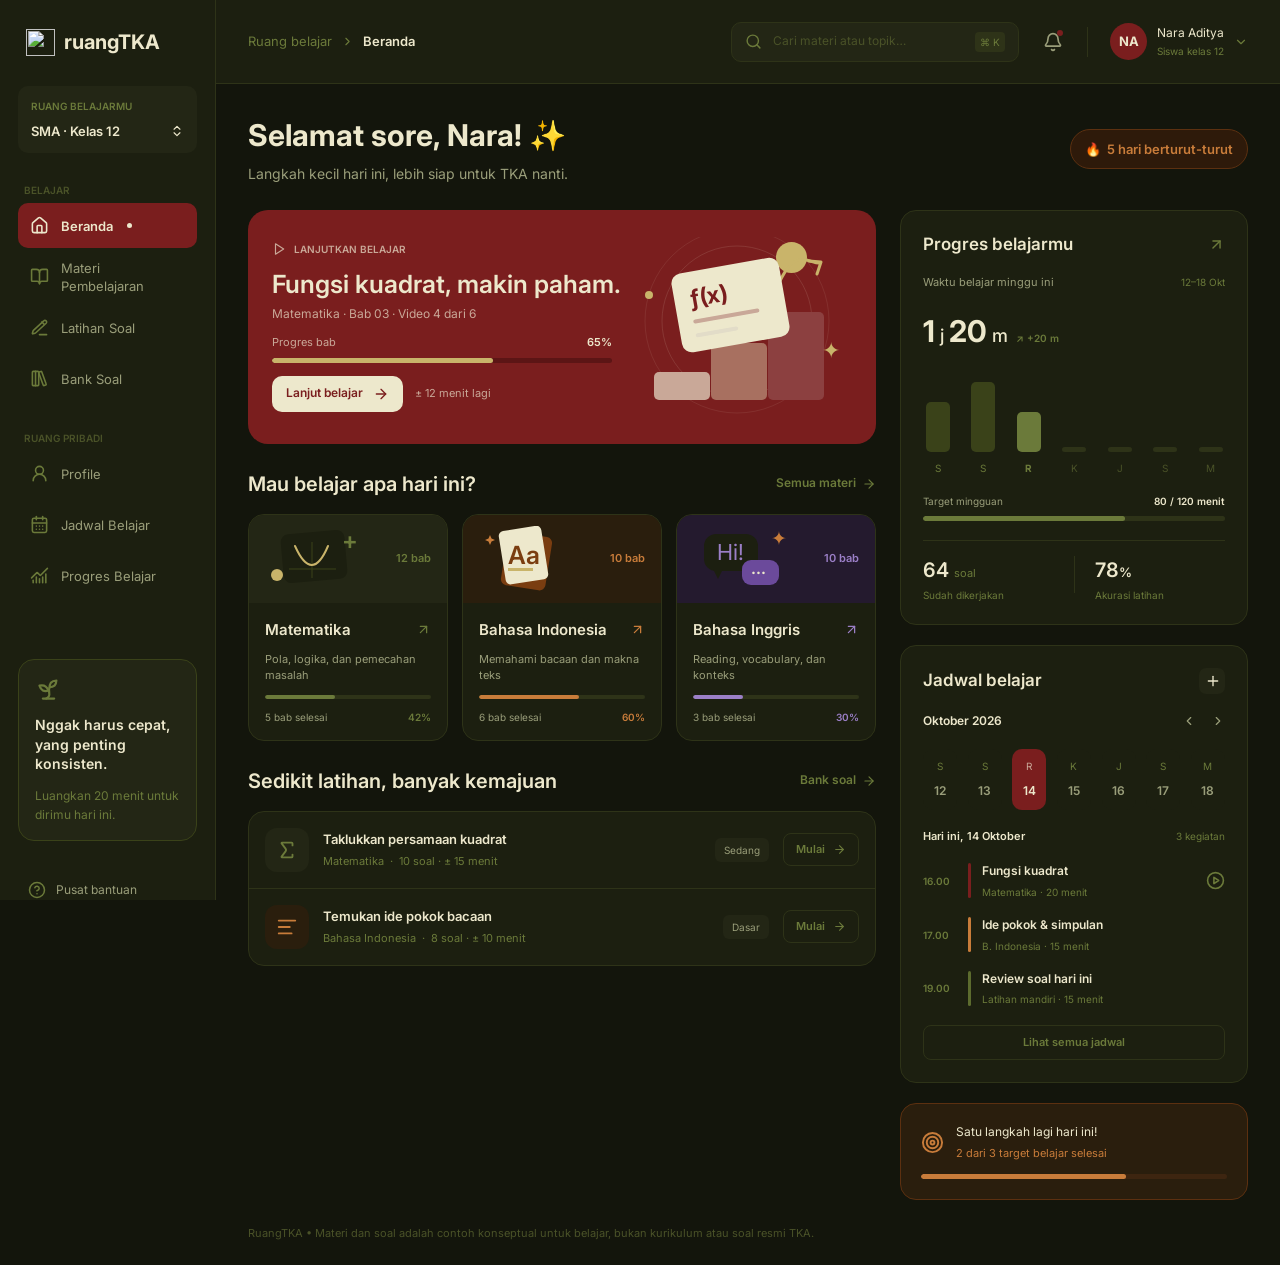
==== index.html @ d887d019 "Add files via upload" ====
<!DOCTYPE html>
<html lang="id">
<head>
  <meta charset="UTF-8">
  <meta name="viewport" content="width=device-width, initial-scale=1">
  <title>Beranda · ruangTKA</title>

  <!-- Font Inter (400, 500, 600, 700) dari Google Fonts -->
  <link rel="preconnect" href="https://fonts.googleapis.com">
  <link rel="preconnect" href="https://fonts.gstatic.com" crossorigin>
  <link href="https://fonts.googleapis.com/css2?family=Inter:wght@400;500;600;700&display=swap" rel="stylesheet">

  <link rel="stylesheet" href="style.css">
</head>
<body>

<!-- =========================================================
     IKON (sprite). Dipakai ulang dengan: <svg class="icon"><use href="#nama"/></svg>
     Warna ikon mengikuti "color" dari elemen induknya.
     ========================================================= -->
<svg width="0" height="0" style="position:absolute" aria-hidden="true">
  <defs>
    <symbol id="house" viewBox="0 0 24 24"><path d="M15 21v-8a1 1 0 0 0-1-1h-4a1 1 0 0 0-1 1v8"/><path d="M3 10a2 2 0 0 1 .709-1.528l7-5.999a2 2 0 0 1 2.582 0l7 5.999A2 2 0 0 1 21 10v9a2 2 0 0 1-2 2H5a2 2 0 0 1-2-2z"/></symbol>
    <symbol id="book-open" viewBox="0 0 24 24"><path d="M12 7v14"/><path d="M3 18a1 1 0 0 1-1-1V4a1 1 0 0 1 1-1h5a4 4 0 0 1 4 4 4 4 0 0 1 4-4h5a1 1 0 0 1 1 1v13a1 1 0 0 1-1 1h-6a3 3 0 0 0-3 3 3 3 0 0 0-3-3z"/></symbol>
    <symbol id="pencil-line" viewBox="0 0 24 24"><path d="M12 21h9"/><path d="M17.376 3.622a1 1 0 0 1 3.002 3.002L7.368 18.635a2 2 0 0 1-.855.506l-2.872.838a.5.5 0 0 1-.62-.62l.838-2.872a2 2 0 0 1 .506-.854z"/><path d="m15 5 3 3"/></symbol>
    <symbol id="library-big" viewBox="0 0 24 24"><rect width="8" height="18" x="3" y="3" rx="1"/><path d="M7 3v18"/><path d="M20.4 18.9c.2.5-.1 1.1-.6 1.3l-1.9.7c-.5.2-1.1-.1-1.3-.6L11.1 5.1c-.2-.5.1-1.1.6-1.3l1.9-.7c.5-.2 1.1.1 1.3.6Z"/></symbol>
    <symbol id="user-round" viewBox="0 0 24 24"><circle cx="12" cy="8" r="5"/><path d="M20 21a8 8 0 0 0-16 0"/></symbol>
    <symbol id="calendar-days" viewBox="0 0 24 24"><path d="M8 2v4"/><path d="M16 2v4"/><rect width="18" height="18" x="3" y="4" rx="2"/><path d="M3 10h18"/><path d="M8 14h.01"/><path d="M12 14h.01"/><path d="M16 14h.01"/><path d="M8 18h.01"/><path d="M12 18h.01"/><path d="M16 18h.01"/></symbol>
    <symbol id="chart" viewBox="0 0 24 24"><path d="M12 16v5"/><path d="M16 14v7"/><path d="M20 10v11"/><path d="m22 3-8.646 8.646a.5.5 0 0 1-.708 0L9.354 8.354a.5.5 0 0 0-.707 0L2 15"/><path d="M4 18v3"/><path d="M8 14v7"/></symbol>
    <symbol id="sprout" viewBox="0 0 24 24"><path d="M7 20h10"/><path d="M10 20c5.5-2.5.8-6.4 3-10"/><path d="M9.5 9.4c1.1.8 1.8 2.2 2.3 3.7-2 .4-3.5.4-4.8-.3-1.2-.6-2.3-1.9-3-4.2 2.8-.5 4.4 0 5.5.8z"/><path d="M14.1 6a7 7 0 0 0-1.1 4c1.9-.1 3.3-.6 4.3-1.4 1-1 1.6-2.3 1.7-4.6-2.7.1-4 1-4.9 2z"/></symbol>
    <symbol id="help" viewBox="0 0 24 24"><circle cx="12" cy="12" r="10"/><path d="M9.09 9a3 3 0 0 1 5.83 1c0 2-3 3-3 3"/><path d="M12 17h.01"/></symbol>
    <symbol id="updown" viewBox="0 0 24 24"><path d="m7 15 5 5 5-5"/><path d="m7 9 5-5 5 5"/></symbol>
    <symbol id="chev-right" viewBox="0 0 24 24"><path d="m9 18 6-6-6-6"/></symbol>
    <symbol id="chev-left" viewBox="0 0 24 24"><path d="m15 18-6-6 6-6"/></symbol>
    <symbol id="chev-down" viewBox="0 0 24 24"><path d="m6 9 6 6 6-6"/></symbol>
    <symbol id="search" viewBox="0 0 24 24"><circle cx="11" cy="11" r="8"/><path d="m21 21-4.3-4.3"/></symbol>
    <symbol id="bell" viewBox="0 0 24 24"><path d="M10.268 21a2 2 0 0 0 3.464 0"/><path d="M3.262 15.326A1 1 0 0 0 4 17h16a1 1 0 0 0 .74-1.673C19.41 13.956 18 12.499 18 8A6 6 0 0 0 6 8c0 4.499-1.411 5.956-2.738 7.326"/></symbol>
    <symbol id="play" viewBox="0 0 24 24"><path d="M6 3l14 9-14 9z"/></symbol>
    <symbol id="arrow-right" viewBox="0 0 24 24"><path d="M5 12h14"/><path d="m12 5 7 7-7 7"/></symbol>
    <symbol id="arrow-up-right" viewBox="0 0 24 24"><path d="M7 7h10v10"/><path d="M7 17 17 7"/></symbol>
    <symbol id="sigma" viewBox="0 0 24 24"><path d="M18 7V5a1 1 0 0 0-1-1H6.5a.5.5 0 0 0-.4.8l4.5 6a2 2 0 0 1 0 2.4l-4.5 6a.5.5 0 0 0 .4.8H17a1 1 0 0 0 1-1v-2"/></symbol>
    <symbol id="align-left" viewBox="0 0 24 24"><path d="M21 5H3"/><path d="M15 12H3"/><path d="M17 19H3"/></symbol>
    <symbol id="plus" viewBox="0 0 24 24"><path d="M5 12h14"/><path d="M12 5v14"/></symbol>
    <symbol id="circle-play" viewBox="0 0 24 24"><circle cx="12" cy="12" r="10"/><path d="M10 8l6 4-6 4z"/></symbol>
    <symbol id="target" viewBox="0 0 24 24"><circle cx="12" cy="12" r="10"/><circle cx="12" cy="12" r="6"/><circle cx="12" cy="12" r="2"/></symbol>
    <symbol id="menu" viewBox="0 0 24 24"><path d="M4 6h16"/><path d="M4 12h16"/><path d="M4 18h16"/></symbol>
  </defs>
</svg>

<div class="app">

  <!-- Lapisan gelap di belakang sidebar saat menu HP terbuka -->
  <div class="backdrop" id="backdrop"></div>

  <!-- =========================================================
       SIDEBAR (navigasi utama)
       Di halaman lain: pindahkan class "is-active" ke menu yang sesuai
       ========================================================= -->
  <aside class="sidebar" id="sidebar">

    <!-- Logo + nama aplikasi -->
    <a href="index.html" class="app-id">
      <img class="app-id__logo" src="images/logo.svg" alt="" width="29" height="27">
      <span class="app-id__name">ruangTKA</span>
    </a>

    <!-- Pilihan jenjang -->
    <div class="level">
      <p class="eyebrow eyebrow--olive">RUANG BELAJARMU</p>
      <div class="level__row">
        <span>SMA · Kelas 12</span>
        <svg class="icon" style="width:14px;height:14px"><use href="#updown"/></svg>
      </div>
    </div>

    <!-- Grup menu: BELAJAR -->
    <nav class="menu" aria-label="Belajar">
      <p class="eyebrow eyebrow--dim">&nbsp;&nbsp;BELAJAR</p>
      <a href="index.html" class="menu__item is-active" aria-current="page">
        <svg class="icon"><use href="#house"/></svg><span>Beranda</span><i class="menu__dot"></i>
      </a>
      <a href="materi.html" class="menu__item"><svg class="icon"><use href="#book-open"/></svg><span>Materi Pembelajaran</span></a>
      <a href="latihan.html" class="menu__item"><svg class="icon"><use href="#pencil-line"/></svg><span>Latihan Soal</span></a>
      <a href="bank-soal.html" class="menu__item"><svg class="icon"><use href="#library-big"/></svg><span>Bank Soal</span></a>
    </nav>

    <!-- Grup menu: RUANG PRIBADI -->
    <nav class="menu" aria-label="Ruang pribadi">
      <p class="eyebrow eyebrow--dim">&nbsp;&nbsp;RUANG PRIBADI</p>
      <a href="profile.html" class="menu__item"><svg class="icon"><use href="#user-round"/></svg><span>Profile</span></a>
      <a href="jadwal.html" class="menu__item"><svg class="icon"><use href="#calendar-days"/></svg><span>Jadwal Belajar</span></a>
      <a href="progres.html" class="menu__item"><svg class="icon"><use href="#chart"/></svg><span>Progres Belajar</span></a>
    </nav>

    <div class="sidebar__spacer"></div>

    <!-- Kartu pengingat -->
    <div class="reminder">
      <svg class="icon reminder__icon"><use href="#sprout"/></svg>
      <p class="reminder__title">Nggak harus cepat, yang penting konsisten.</p>
      <p class="reminder__text">Luangkan 20 menit untuk dirimu hari ini.</p>
    </div>

    <a href="#" class="help"><svg class="icon"><use href="#help"/></svg><span>Pusat bantuan</span></a>
  </aside>

  <!-- =========================================================
       AREA UTAMA
       ========================================================= -->
  <div class="main">

    <!-- ---------- Bilah atas ---------- -->
    <header class="topbar">
      <button class="icon-btn menu-toggle" id="menuToggle" aria-label="Buka menu" aria-expanded="false">
        <svg class="icon"><use href="#menu"/></svg>
      </button>

      <div class="crumbs">
        <span class="crumbs__parent">Ruang belajar</span>
        <svg class="icon" style="width:13px;height:13px"><use href="#chev-right"/></svg>
        <strong>Beranda</strong>
      </div>

      <div class="topbar__actions">
        <label class="search">
          <svg class="icon"><use href="#search"/></svg>
          <input type="search" id="searchInput" placeholder="Cari materi atau topik…">
          <kbd>⌘ K</kbd>
        </label>

        <button class="icon-btn bell" aria-label="Notifikasi">
          <svg class="icon"><use href="#bell"/></svg><i class="bell__dot"></i>
        </button>

        <span class="divider-v"></span>

        <div class="user">
          <span class="avatar">NA</span>
          <div class="user__info"><span>Nara Aditya</span><small>Siswa kelas 12</small></div>
          <svg class="icon" style="width:14px;height:14px"><use href="#chev-down"/></svg>
        </div>
      </div>
    </header>

    <!-- ---------- Isi beranda ---------- -->
    <main class="content">

      <!-- Sapaan + rentetan belajar -->
      <section class="greeting">
        <div>
          <h1>Selamat sore, Nara! ✨</h1>
          <p>Langkah kecil hari ini, lebih siap untuk TKA nanti.</p>
        </div>
        <div class="streak">🔥&nbsp;&nbsp;5 hari berturut-turut</div>
      </section>

      <div class="layout">

        <!-- ======== Kolom kiri: aktivitas belajar ======== -->
        <div class="col-main">

          <!-- Kartu "Lanjutkan belajar" (merah) -->
          <section class="resume">
            <div class="resume__text">
              <p class="resume__label"><svg class="icon" style="width:14px;height:14px"><use href="#play"/></svg>LANJUTKAN BELAJAR</p>
              <h2>Fungsi kuadrat, makin paham.</h2>
              <p class="resume__meta">Matematika · Bab 03 · Video 4 dari 6</p>

              <div class="resume__progress">
                <div class="row"><span>Progres bab</span><b>65%</b></div>
                <div class="bar bar--resume"><i style="width:65%"></i></div>
              </div>

              <div class="resume__actions">
                <a href="materi.html" class="btn-cream">Lanjut belajar <svg class="icon" style="width:16px;height:16px"><use href="#arrow-right"/></svg></a>
                <span class="resume__eta">± 12 menit lagi</span>
              </div>
            </div>

            <!-- Ilustrasi: orbit, matahari, tangga, kartu rumus ƒ(x), panah naik -->
            <svg class="resume__art" viewBox="0 0 215 180" aria-hidden="true">
              <circle cx="100" cy="84" r="75" fill="none" stroke="#c9a898" stroke-opacity=".18"/>
              <circle cx="100" cy="84" r="92" fill="none" stroke="#c9a898" stroke-opacity=".12"/>
              <circle cx="154.5" cy="20.5" r="15.5" fill="#c9b46a"/>
              <rect x="17"  y="135" width="56" height="28" rx="5" fill="#c9a898"/>
              <rect x="74"  y="106" width="56" height="57" rx="5" fill="#a87060"/>
              <rect x="131" y="75"  width="56" height="88" rx="5" fill="#8c4040"/>
              <path d="M101 90 C 112 60, 130 70, 145 40 S 175 28, 183 26" fill="none" stroke="#c9b46a" stroke-width="3" stroke-linecap="round"/>
              <path d="M172 24 L184 25 L180 37" fill="none" stroke="#c9b46a" stroke-width="3" stroke-linecap="round" stroke-linejoin="round"/>
              <circle cx="12" cy="58" r="4" fill="#c9b46a"/>
              <g transform="rotate(-10 94 68)">
                <rect x="39" y="28" width="109" height="80" rx="10" fill="#ede8cc"/>
                <text x="54" y="63" font-family="Inter,sans-serif" font-weight="700" font-size="23" fill="#7a1e1e">ƒ(x)</text>
                <rect x="54" y="76" width="67" height="4" rx="2" fill="#c9a898"/>
                <rect x="54" y="90" width="43" height="4" rx="2" fill="#e2dcc8"/>
              </g>
              <text x="185" y="121" font-family="Inter,sans-serif" font-size="22" fill="#c9b46a">✦</text>
            </svg>
          </section>

          <!-- Pilihan mata pelajaran -->
          <section class="block">
            <div class="block__head">
              <h2>Mau belajar apa hari ini?</h2>
              <a href="materi.html" class="link">Semua materi <svg class="icon" style="width:14px;height:14px"><use href="#arrow-right"/></svg></a>
            </div>

            <div class="subjects">

              <!-- Matematika (hijau zaitun) -->
              <a href="materi.html" class="subject" style="--c:#6b7a3a">
                <div class="subject__cover" style="background:#232615">
                  <svg viewBox="0 0 96 66" width="96" height="66" aria-hidden="true">
                    <g transform="rotate(-5 49 30)"><rect x="17" y="6" width="64" height="49" rx="8" fill="#1c1f10"/></g>
                    <path d="M24 43H71" stroke="#3a4219"/><path d="M47 16V52" stroke="#3a4219"/>
                    <path d="M30 20 Q47 58 63 20" fill="none" stroke="#c9b46a" stroke-width="2" stroke-linecap="round"/>
                    <circle cx="12" cy="49" r="6" fill="#c9b46a"/>
                    <text x="77" y="23" font-family="Inter,sans-serif" font-weight="600" font-size="24" fill="#6b7a3a">+</text>
                  </svg>
                  <span class="subject__count">12 bab</span>
                </div>
                <div class="subject__body">
                  <div class="subject__title"><b>Matematika</b><svg class="icon"><use href="#arrow-up-right"/></svg></div>
                  <p>Pola, logika, dan pemecahan masalah</p>
                  <div class="bar"><i style="width:42%"></i></div>
                  <div class="row row--small"><span>5 bab selesai</span><b>42%</b></div>
                </div>
              </a>

              <!-- Bahasa Indonesia (oranye) -->
              <a href="materi.html" class="subject" style="--c:#c87c3a">
                <div class="subject__cover" style="background:#2a1e0d">
                  <svg viewBox="0 0 96 66" width="96" height="66" aria-hidden="true">
                    <g transform="rotate(9 47 35)"><rect x="25" y="8" width="45" height="54" rx="6" fill="#7a3d10"/></g>
                    <g transform="rotate(-9 45 29)"><rect x="23" y="2" width="43" height="54" rx="5" fill="#ede8cc"/></g>
                    <text x="29" y="38" font-family="Inter,sans-serif" font-weight="600" font-size="25" fill="#7a3d10">Aa</text>
                    <rect x="29" y="42" width="25" height="3" fill="#c9b46a"/>
                    <path d="M11 9l1.5 3.5L16 14l-3.5 1.5L11 19l-1.5-3.5L6 14l3.5-1.5z" fill="#c87c3a"/>
                  </svg>
                  <span class="subject__count">10 bab</span>
                </div>
                <div class="subject__body">
                  <div class="subject__title"><b>Bahasa Indonesia</b><svg class="icon"><use href="#arrow-up-right"/></svg></div>
                  <p>Memahami bacaan dan makna teks</p>
                  <div class="bar"><i style="width:60%"></i></div>
                  <div class="row row--small"><span>6 bab selesai</span><b>60%</b></div>
                </div>
              </a>

              <!-- Bahasa Inggris (ungu) -->
              <a href="materi.html" class="subject" style="--c:#9b7fc7">
                <div class="subject__cover" style="background:#241a2e">
                  <svg viewBox="0 0 96 66" width="96" height="66" aria-hidden="true">
                    <rect x="11" y="8" width="54" height="37" rx="12" fill="#1c1f10"/>
                    <path d="M20 43h10l-5 10z" fill="#1c1f10"/>
                    <text x="24" y="34" font-family="Inter,sans-serif" font-size="22" fill="#9b7fc7">Hi!</text>
                    <rect x="49" y="34" width="37" height="25" rx="9" fill="#6b4a9b"/>
                    <text x="58" y="52" font-family="Inter,sans-serif" font-weight="700" font-size="15" fill="#ede8cc">···</text>
                    <text x="78" y="19" font-family="Inter,sans-serif" font-size="19" fill="#c87c3a">✦</text>
                  </svg>
                  <span class="subject__count">10 bab</span>
                </div>
                <div class="subject__body">
                  <div class="subject__title"><b>Bahasa Inggris</b><svg class="icon"><use href="#arrow-up-right"/></svg></div>
                  <p>Reading, vocabulary, dan konteks</p>
                  <div class="bar"><i style="width:30%"></i></div>
                  <div class="row row--small"><span>3 bab selesai</span><b>30%</b></div>
                </div>
              </a>
            </div>
          </section>

          <!-- Rekomendasi latihan -->
          <section class="block">
            <div class="block__head">
              <h2>Sedikit latihan, banyak kemajuan</h2>
              <a href="bank-soal.html" class="link">Bank soal <svg class="icon" style="width:14px;height:14px"><use href="#arrow-right"/></svg></a>
            </div>

            <div class="practice">
              <div class="practice__row">
                <span class="practice__icon" style="background:#232615;color:#6b7a3a"><svg class="icon"><use href="#sigma"/></svg></span>
                <div class="practice__info">
                  <b>Taklukkan persamaan kuadrat</b>
                  <span>Matematika&nbsp; ·&nbsp; 10 soal · ± 15 menit</span>
                </div>
                <span class="chip">Sedang</span>
                <a href="latihan.html" class="btn-outline">Mulai <svg class="icon" style="width:13px;height:13px"><use href="#arrow-right"/></svg></a>
              </div>
              <div class="practice__row">
                <span class="practice__icon" style="background:#2a1e0d;color:#c87c3a"><svg class="icon"><use href="#align-left"/></svg></span>
                <div class="practice__info">
                  <b>Temukan ide pokok bacaan</b>
                  <span>Bahasa Indonesia&nbsp; ·&nbsp; 8 soal · ± 10 menit</span>
                </div>
                <span class="chip">Dasar</span>
                <a href="latihan.html" class="btn-outline">Mulai <svg class="icon" style="width:13px;height:13px"><use href="#arrow-right"/></svg></a>
              </div>
            </div>
          </section>
        </div>

        <!-- ======== Kolom kanan: ringkasan pribadi ======== -->
        <aside class="col-side">

          <!-- Progres belajarmu -->
          <section class="panel">
            <div class="panel__head">
              <h3>Progres belajarmu</h3>
              <a href="progres.html" class="panel__go" aria-label="Buka progres belajar"><svg class="icon"><use href="#arrow-up-right"/></svg></a>
            </div>

            <div class="row period"><span>Waktu belajar minggu ini</span><small>12–18 Okt</small></div>

            <div class="total">
              <p><b>1</b><span> j </span><b>20</b><span> m</span></p>
              <small>↗ +20 m</small>
            </div>

            <!-- Grafik batang mingguan (tinggi batang = durasi, dalam px) -->
            <div class="chart" role="img" aria-label="Durasi belajar harian">
              <div class="chart__day"><div class="chart__col"><i style="height:50px"></i></div><span>S</span></div>
              <div class="chart__day"><div class="chart__col"><i style="height:70px"></i></div><span>S</span></div>
              <div class="chart__day is-today"><div class="chart__col"><i style="height:40px"></i></div><span>R</span></div>
              <div class="chart__day is-empty"><div class="chart__col"><i style="height:5px"></i></div><span>K</span></div>
              <div class="chart__day is-empty"><div class="chart__col"><i style="height:5px"></i></div><span>J</span></div>
              <div class="chart__day is-empty"><div class="chart__col"><i style="height:5px"></i></div><span>S</span></div>
              <div class="chart__day is-empty"><div class="chart__col"><i style="height:5px"></i></div><span>M</span></div>
            </div>

            <div class="target">
              <div class="row row--small"><span class="t-muted">Target mingguan</span><b>80 / 120 menit</b></div>
              <div class="bar bar--thick"><i style="width:67%"></i></div>
            </div>

            <div class="stats">
              <div><p><b>64 </b><small>soal</small></p><span>Sudah dikerjakan</span></div>
              <i class="stats__sep"></i>
              <div><p><b>78</b><small class="pct">%</small></p><span>Akurasi latihan</span></div>
            </div>
          </section>

          <!-- Jadwal belajar -->
          <section class="panel">
            <div class="panel__head">
              <h3>Jadwal belajar</h3>
              <button class="add-btn" aria-label="Tambah jadwal"><svg class="icon"><use href="#plus"/></svg></button>
            </div>

            <div class="row cal-nav">
              <b>Oktober 2026</b>
              <span><svg class="icon"><use href="#chev-left"/></svg><svg class="icon"><use href="#chev-right"/></svg></span>
            </div>

            <!-- Kalender satu pekan. Klik tanggal untuk memilih (lihat script.js) -->
            <div class="week" id="week">
              <button class="day"><small>S</small><b>12</b></button>
              <button class="day"><small>S</small><b>13</b></button>
              <button class="day is-active"><small>R</small><b>14</b></button>
              <button class="day"><small>K</small><b>15</b></button>
              <button class="day"><small>J</small><b>16</b></button>
              <button class="day"><small>S</small><b>17</b></button>
              <button class="day"><small>M</small><b>18</b></button>
            </div>

            <div class="row row--small agenda-label"><b>Hari ini, 14 Oktober</b><span>3 kegiatan</span></div>

            <ul class="agenda">
              <li><time>16.00</time><i style="background:#7a1e1e"></i>
                <div><b>Fungsi kuadrat</b><span>Matematika · 20 menit</span></div>
                <svg class="icon agenda__play"><use href="#circle-play"/></svg></li>
              <li><time>17.00</time><i style="background:#c87c3a"></i>
                <div><b>Ide pokok &amp; simpulan</b><span>B. Indonesia · 15 menit</span></div></li>
              <li><time>19.00</time><i style="background:#5c6b2e"></i>
                <div><b>Review soal hari ini</b><span>Latihan mandiri · 15 menit</span></div></li>
            </ul>

            <a href="jadwal.html" class="btn-wide">Lihat semua jadwal</a>
          </section>

          <!-- Target harian (oranye) -->
          <section class="goal">
            <div class="goal__row">
              <svg class="icon"><use href="#target"/></svg>
              <div><p>Satu langkah lagi hari ini!</p><span>2 dari 3 target belajar selesai</span></div>
            </div>
            <div class="bar bar--goal"><i style="width:67%"></i></div>
          </section>
        </aside>
      </div>

      <p class="disclaimer">RuangTKA • Materi dan soal adalah contoh konseptual untuk belajar, bukan kurikulum atau soal resmi TKA.</p>
    </main>
  </div>
</div>

<script src="script.js"></script>
</body>
</html>
---- style.css ----
/* =========================================================
   style.css — ruangTKA (halaman Beranda)
   Semua warna ada di :root. Ubah di sana untuk mengganti tema.
   ========================================================= */

:root {
  /* Latar & permukaan */
  --bg:        #13150C;   /* latar halaman */
  --surface-1: #1C1F10;   /* sidebar, bilah atas, kartu */
  --surface-2: #232615;   /* kartu dalam, input */
  --border:    #2E3318;   /* garis tepi umum */
  --border-2:  #3A4219;   /* garis tepi kartu pengingat */

  /* Hijau zaitun */
  --olive:     #6B7A3A;
  --olive-dim: #4A5228;

  /* Teks */
  --text:      #EDE8CC;
  --muted:     #9A9E7A;

  /* Merah (aksen utama) */
  --red:       #7A1E1E;
  --red-track: #5C1515;
  --sand:      #C9A898;   /* teks di atas merah */
  --gold:      #C9B46A;

  /* Oranye */
  --orange:    #C87C3A;
  --orange-bg: #2A1E0D;
  --orange-bd: #5C3010;

  /* Ungu */
  --purple:    #9B7FC7;

  --font: "Inter", system-ui, -apple-system, "Segoe UI", sans-serif;
  --sidebar-w: 216px;
}

*, *::before, *::after { box-sizing: border-box; }
html { -webkit-text-size-adjust: 100%; }
body {
  margin: 0; background: var(--bg); color: var(--text);
  font-family: var(--font); font-weight: 400; font-size: 13px; line-height: 1.4;
}
a { color: inherit; text-decoration: none; }
h1, h2, h3, p { margin: 0; }
ul { list-style: none; margin: 0; padding: 0; }
button { font: inherit; color: inherit; cursor: pointer; }
b, strong { font-weight: 600; }
:focus-visible { outline: 2px solid var(--gold); outline-offset: 2px; }

/* Ikon (garis, mengikuti warna teks) */
.icon {
  width: 19px; height: 19px; flex: none;
  fill: none; stroke: currentColor; stroke-width: 2;
  stroke-linecap: round; stroke-linejoin: round;
}
.icon-btn { background: none; border: 0; padding: 0; display: grid; place-items: center; }

/* Label kecil huruf besar */
.eyebrow { font-size: 10px; font-weight: 600; }
.eyebrow--olive { color: var(--olive); }
.eyebrow--dim   { color: var(--olive-dim); white-space: pre; }

/* ---------- Kerangka ---------- */
.app { display: flex; min-height: 100vh; }
.main { flex: 1; min-width: 0; display: flex; flex-direction: column; }

/* ---------- Sidebar ---------- */
.sidebar {
  width: var(--sidebar-w); flex: none;
  background: var(--surface-1); border-right: 1px solid var(--border);
  padding: 28px 18px 24px;
  display: flex; flex-direction: column; gap: 30px;
  position: sticky; top: 0; height: 100vh; overflow-y: auto;
}
.sidebar__spacer { flex: 1; min-height: 1px; }

.app-id { display: flex; align-items: center; gap: 9px; padding-left: 8px; }
.app-id__logo { width: 29px; height: 27px; object-fit: contain; }
.app-id__name { font-size: 20px; font-weight: 700; }

.level { background: var(--surface-2); border-radius: 10px; padding: 13px; display: flex; flex-direction: column; gap: 9px; }
.level__row { display: flex; justify-content: space-between; align-items: center; font-size: 13px; font-weight: 600; }

.menu { display: flex; flex-direction: column; gap: 6px; }
.menu__item {
  height: 45px; padding: 0 12px; border-radius: 10px;
  display: flex; align-items: center; gap: 12px;
  color: var(--muted); font-size: 13px;
  transition: background .15s, color .15s;
}
.menu__item .icon { color: var(--olive); }
.menu__item:hover { background: var(--surface-2); color: var(--text); }
.menu__item.is-active { background: var(--red); color: var(--text); font-weight: 600; }
.menu__item.is-active .icon { color: var(--text); }
.menu__dot { width: 5px; height: 5px; border-radius: 50%; background: var(--text); margin-left: 2px; }

.reminder {
  background: var(--surface-2); border: 1px solid var(--border-2); border-radius: 16px;
  padding: 16px; display: flex; flex-direction: column; gap: 12px;
}
.reminder__icon { width: 27px; height: 27px; color: var(--olive); }
.reminder__title { font-size: 14px; font-weight: 600; line-height: 1.4; }
.reminder__text  { font-size: 12px; color: var(--olive); line-height: 1.6; }

.help { display: flex; align-items: center; gap: 10px; padding: 10px; font-size: 12px; color: var(--muted); }
.help .icon { width: 18px; height: 18px; color: var(--olive); }

/* ---------- Bilah atas ---------- */
.topbar {
  height: 84px; padding: 0 32px;
  background: var(--surface-1); border-bottom: 1px solid var(--border);
  display: flex; align-items: center; justify-content: space-between; gap: 16px;
  position: sticky; top: 0; z-index: 5;
}
.crumbs { display: flex; align-items: center; gap: 9px; font-size: 13px; }
.crumbs__parent { color: var(--olive); }
.crumbs .icon { color: var(--olive); }
.menu-toggle { display: none; width: 40px; height: 40px; border-radius: 10px; border: 1px solid var(--border); background: var(--surface-2); }

.topbar__actions { display: flex; align-items: center; gap: 22px; }
.search {
  width: 288px; height: 40px; padding: 0 13px; border-radius: 10px;
  background: var(--surface-2); border: 1px solid var(--border);
  display: flex; align-items: center; gap: 9px;
}
.search .icon { width: 17px; height: 17px; color: var(--olive); }
.search input { flex: 1; min-width: 0; background: none; border: 0; outline: 0; color: var(--text); font: inherit; font-size: 12px; }
.search input::placeholder { color: var(--olive-dim); }
.search:focus-within { border-color: var(--olive); }
.search kbd { font-family: inherit; font-size: 10px; color: var(--olive); background: var(--border); padding: 3px 5px; border-radius: 4px; }

.bell { position: relative; color: var(--muted); width: 24px; height: 26px; }
.bell .icon { width: 20px; height: 20px; }
.bell__dot { position: absolute; top: 1px; right: 2px; width: 6px; height: 6px; border-radius: 50%; background: var(--red); }
.divider-v { width: 1px; height: 30px; background: var(--border); }

.user { display: flex; align-items: center; gap: 10px; color: var(--olive); }
.avatar { width: 37px; height: 37px; border-radius: 50%; background: var(--red); color: var(--text); display: grid; place-items: center; font-weight: 700; font-size: 13px; }
.user__info { display: flex; flex-direction: column; gap: 3px; }
.user__info span { color: var(--text); font-size: 12px; }
.user__info small { font-size: 10px; color: var(--olive); }

/* ---------- Isi ---------- */
.content { padding: 30px 32px 24px; display: flex; flex-direction: column; gap: 26px; }

.greeting { display: flex; align-items: center; justify-content: space-between; gap: 16px; flex-wrap: wrap; }
.greeting h1 { font-size: 30px; font-weight: 700; margin-bottom: 8px; }
.greeting p { font-size: 14px; color: var(--muted); }
.streak {
  background: #2E1A0A; border: 1px solid var(--orange-bd); color: var(--orange);
  border-radius: 100px; padding: 10px 14px; font-size: 13px; font-weight: 600; white-space: nowrap;
}

/* Dua kolom: kiri fleksibel, kanan 348px */
.layout { display: flex; gap: 24px; align-items: flex-start; }
.col-main { flex: 1; min-width: 0; display: flex; flex-direction: column; gap: 26px; }
.col-side { width: 348px; flex: none; display: flex; flex-direction: column; gap: 20px; }

/* Baris label kiri–kanan (dipakai di banyak tempat) */
.row { display: flex; justify-content: space-between; align-items: flex-start; }
.row--small { font-size: 10px; }

/* Bar progres */
.bar { height: 4px; background: var(--border); border-radius: 100px; overflow: hidden; }
.bar i { display: block; height: 100%; border-radius: 100px; background: var(--c, var(--olive)); }
.bar--thick { height: 5px; }
.bar--resume { height: 5px; background: var(--red-track); }
.bar--resume i { background: var(--gold); }
.bar--goal { height: 5px; background: #3D2510; }
.bar--goal i { background: var(--orange); }

/* ---------- Kartu "Lanjutkan belajar" ---------- */
.resume {
  background: var(--red); border-radius: 20px; padding: 24px; min-height: 234px;
  display: flex; align-items: center; gap: 12px;
}
.resume__text { flex: 1; min-width: 0; display: flex; flex-direction: column; gap: 13px; }
.resume__label { display: flex; align-items: center; gap: 8px; font-size: 10px; font-weight: 600; color: var(--sand); }
.resume h2 { font-size: 25px; font-weight: 600; line-height: 1.2; }
.resume__meta { font-size: 12px; color: var(--sand); margin-top: -6px; }
.resume__progress { width: min(340px, 100%); display: flex; flex-direction: column; gap: 7px; font-size: 11px; }
.resume__progress .row span { color: var(--sand); }
.resume__actions { display: flex; align-items: center; gap: 12px; flex-wrap: wrap; }
.resume__eta { font-size: 11px; color: var(--sand); }
.resume__art { width: 215px; height: 180px; flex: none; }

.btn-cream {
  height: 36px; padding: 0 14px; border-radius: 10px; background: var(--text); color: var(--red);
  display: inline-flex; align-items: center; gap: 10px; font-size: 12px; font-weight: 600;
  transition: filter .15s;
}
.btn-cream:hover { filter: brightness(.94); }

/* ---------- Blok & judul bagian ---------- */
.block { display: flex; flex-direction: column; gap: 16px; }
.block__head { display: flex; align-items: center; justify-content: space-between; gap: 12px; }
.block__head h2 { font-size: 20px; font-weight: 600; }
.link { display: inline-flex; align-items: center; gap: 6px; font-size: 12px; font-weight: 600; color: var(--olive); white-space: nowrap; }
.link:hover { color: var(--text); }

/* ---------- Kartu mata pelajaran ---------- */
.subjects { display: grid; grid-template-columns: repeat(3, 1fr); gap: 14px; }
.subject {
  --c: var(--olive);
  background: var(--surface-1); border: 1px solid var(--border); border-radius: 16px; overflow: hidden;
  display: flex; flex-direction: column; transition: border-color .15s;
}
.subject:hover { border-color: var(--c); }
.subject__cover { height: 88px; padding: 0 16px; display: flex; align-items: center; justify-content: space-between; }
.subject__count { font-size: 11px; font-weight: 600; color: var(--c); }
.subject__body { padding: 16px; display: flex; flex-direction: column; gap: 11px; }
.subject__title { display: flex; align-items: center; justify-content: space-between; gap: 8px; }
.subject__title b { font-size: 15px; }
.subject__title .icon { width: 15px; height: 15px; color: var(--c); }
.subject__body > p { font-size: 11px; color: var(--muted); line-height: 1.5; }
.subject .row--small { color: var(--muted); }
.subject .row--small b { color: var(--c); }

/* ---------- Daftar latihan ---------- */
.practice { background: var(--surface-1); border: 1px solid var(--border); border-radius: 16px; overflow: hidden; }
.practice__row { display: flex; align-items: center; gap: 14px; padding: 16px; }
.practice__row + .practice__row { border-top: 1px solid var(--border); }
.practice__icon { width: 44px; height: 44px; border-radius: 12px; display: grid; place-items: center; flex: none; }
.practice__icon .icon { width: 22px; height: 22px; }
.practice__info { flex: 1; min-width: 0; display: flex; flex-direction: column; gap: 6px; }
.practice__info b { font-size: 13px; }
.practice__info span { font-size: 11px; color: var(--olive); white-space: pre-wrap; }
.chip { background: var(--surface-2); color: var(--muted); font-size: 10px; padding: 5px 9px; border-radius: 6px; }
.btn-outline {
  border: 1px solid var(--border); border-radius: 8px; padding: 8px 12px;
  display: inline-flex; align-items: center; gap: 8px; font-size: 11px; font-weight: 600; color: var(--olive);
  transition: border-color .15s, color .15s;
}
.btn-outline:hover { border-color: var(--olive); color: var(--text); }

/* ---------- Panel kanan ---------- */
.panel {
  background: var(--surface-1); border: 1px solid var(--border); border-radius: 16px; padding: 22px;
  display: flex; flex-direction: column; gap: 19px;
}
.panel__head { display: flex; align-items: center; justify-content: space-between; }
.panel__head h3 { font-size: 17px; font-weight: 600; }
.panel__go { color: var(--olive); display: grid; }
.panel__go .icon { width: 17px; height: 17px; }
.period { font-size: 11px; color: var(--muted); }
.period small { font-size: 10px; color: var(--olive); }

.total { display: flex; align-items: baseline; gap: 8px; }
.total p { font-size: 18px; font-weight: 500; }
.total p b { font-size: 30px; font-weight: 700; }
.total small { font-size: 10px; font-weight: 600; color: var(--olive); }

/* Grafik batang */
.chart { height: 104px; display: flex; align-items: flex-end; justify-content: space-between; }
.chart__day { width: 29px; height: 104px; display: flex; flex-direction: column; align-items: center; justify-content: flex-end; gap: 9px; font-size: 10px; color: var(--olive); }
.chart__col { height: 80px; display: flex; align-items: flex-end; }
.chart__col i { width: 24px; border-radius: 5px; background: var(--border-2); }
.chart__day.is-today { font-weight: 700; }
.chart__day.is-today i { background: var(--olive); }
.chart__day.is-empty { color: var(--olive-dim); }
.chart__day.is-empty i { background: var(--border); }

.target { display: flex; flex-direction: column; gap: 8px; }
.target .t-muted { color: var(--muted); }
.target b { color: var(--text); }
.target .bar i { background: var(--olive); }

.stats { border-top: 1px solid var(--border); padding-top: 15px; display: flex; gap: 20px; }
.stats > div { flex: 1; min-width: 0; display: flex; flex-direction: column; gap: 4px; }
.stats b { font-size: 20px; font-weight: 600; }
.stats small { font-size: 11px; color: var(--olive); }
.stats small.pct { font-size: 13px; color: var(--text); font-weight: 600; }
.stats span { font-size: 10px; color: var(--olive); }
.stats__sep { width: 1px; height: 37px; background: var(--border); }

/* Jadwal */
.panel .add-btn { width: 26px; height: 26px; border-radius: 7px; border: 0; background: var(--surface-2); display: grid; place-items: center; color: var(--text); }
.add-btn .icon { width: 16px; height: 16px; }
.cal-nav { align-items: center; font-size: 12px; }
.cal-nav span { display: flex; gap: 15px; color: var(--muted); }
.cal-nav .icon { width: 14px; height: 14px; }

.week { display: flex; justify-content: space-between; gap: 4px; }
.day {
  width: 34px; height: 61px; border-radius: 10px; border: 0; background: var(--surface-1);
  display: flex; flex-direction: column; align-items: center; justify-content: center; gap: 10px;
  transition: background .15s;
}
.day:hover { background: var(--surface-2); }
.day small { font-size: 10px; color: var(--olive); }
.day b { font-size: 12px; color: var(--muted); }
.day.is-active { background: var(--red); }
.day.is-active small { color: var(--sand); }
.day.is-active b { color: var(--text); }

.agenda-label b { color: var(--text); font-size: 11px; }
.agenda-label span { color: var(--olive); }
.agenda { display: flex; flex-direction: column; gap: 18px; }
.agenda li { display: flex; align-items: center; gap: 11px; }
.agenda time { width: 34px; flex: none; font-size: 10px; font-weight: 600; color: var(--olive); }
.agenda li > i { width: 3px; height: 35px; border-radius: 2px; flex: none; }
.agenda li > div { flex: 1; min-width: 0; display: flex; flex-direction: column; gap: 5px; }
.agenda li b { font-size: 12px; }
.agenda li span { font-size: 10px; color: var(--olive); }
.agenda__play { color: var(--olive); }

.btn-wide {
  height: 35px; border: 1px solid var(--border); border-radius: 8px;
  display: grid; place-items: center; font-size: 11px; font-weight: 600; color: var(--olive);
  transition: border-color .15s, color .15s;
}
.btn-wide:hover { border-color: var(--olive); color: var(--text); }

/* Target harian */
.goal { background: var(--orange-bg); border: 1px solid var(--orange-bd); border-radius: 16px; padding: 20px; display: flex; flex-direction: column; gap: 12px; }
.goal__row { display: flex; align-items: center; gap: 12px; }
.goal__row .icon { width: 23px; height: 23px; color: var(--orange); }
.goal__row div { display: flex; flex-direction: column; gap: 5px; }
.goal__row p { font-size: 12px; }
.goal__row span { font-size: 11px; color: var(--orange); }

.disclaimer { font-size: 11px; color: var(--olive-dim); }

/* Lapisan gelap untuk menu HP */
.backdrop { display: none; }

/* =========================================================
   RESPONSIVE
   ========================================================= */

/* Laptop kecil / tablet landscape: kolom kanan pindah ke bawah, jadi 2 kolom */
@media (max-width: 1180px) {
  .layout { flex-direction: column; }
  .col-side { width: 100%; display: grid; grid-template-columns: 1fr 1fr; align-items: start; }
  .goal { grid-column: 1 / -1; }
}

/* Tablet / HP: sidebar jadi menu geser */
@media (max-width: 900px) {
  .menu-toggle { display: grid; }
  .sidebar {
    position: fixed; left: 0; top: 0; z-index: 20; height: 100%;
    transform: translateX(-100%); transition: transform .25s ease;
  }
  .sidebar.is-open { transform: none; }
  .backdrop { position: fixed; inset: 0; z-index: 15; background: rgba(0,0,0,.55); }
  body.menu-open .backdrop { display: block; }

  .topbar { padding: 0 20px; }
  .crumbs { margin-right: auto; margin-left: 12px; }
  .search { width: 220px; }
  .user__info { display: none; }
  .content { padding: 24px 20px 24px; }
  .subjects { grid-template-columns: repeat(2, 1fr); }
}

@media (max-width: 680px) {
  .topbar { height: 68px; gap: 10px; }
  .crumbs__parent, .crumbs > .icon { display: none; }
  .search, .divider-v { display: none; }
  .topbar__actions { gap: 14px; }

  .greeting h1 { font-size: 24px; }
  .col-side { grid-template-columns: 1fr; }

  .resume { padding: 20px; flex-direction: column; align-items: flex-start; }
  .resume__art { align-self: center; width: 180px; height: auto; }
  .resume h2 { font-size: 22px; }

  .subjects { grid-template-columns: 1fr; }
  .block__head h2 { font-size: 18px; }

  .practice__row { flex-wrap: wrap; }
  .practice__info { flex: 1 1 calc(100% - 60px); }
  .practice__row .chip { margin-left: 58px; }
  .practice__row .btn-outline { margin-left: auto; }
}

@media (prefers-reduced-motion: reduce) { * { transition: none !important; } }
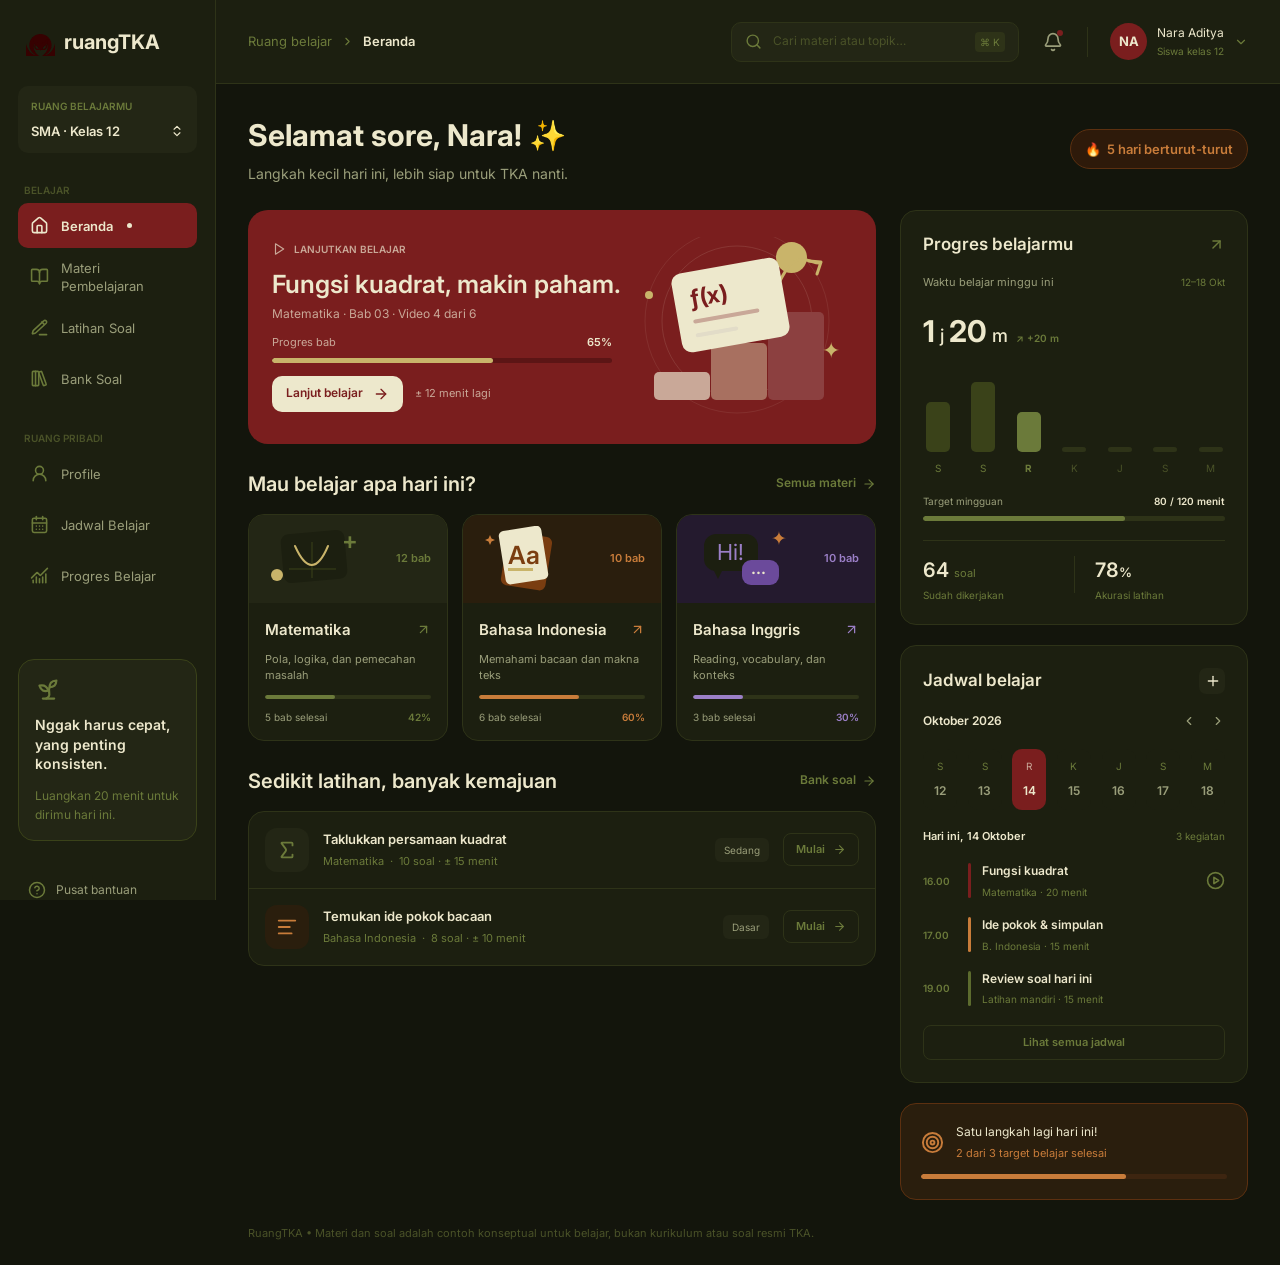
==== commit 68ab6aa7: "Update index.html" ====
--- a/index.html
+++ b/index.html
@@ -60,7 +60,7 @@
 
     <!-- Logo + nama aplikasi -->
     <a href="index.html" class="app-id">
-      <img class="app-id__logo" src="images/logo.svg" alt="" width="29" height="27">
+      <img class="app-id__logo" src="logo.svg" alt="" width="29" height="27">
       <span class="app-id__name">ruangTKA</span>
     </a>
 
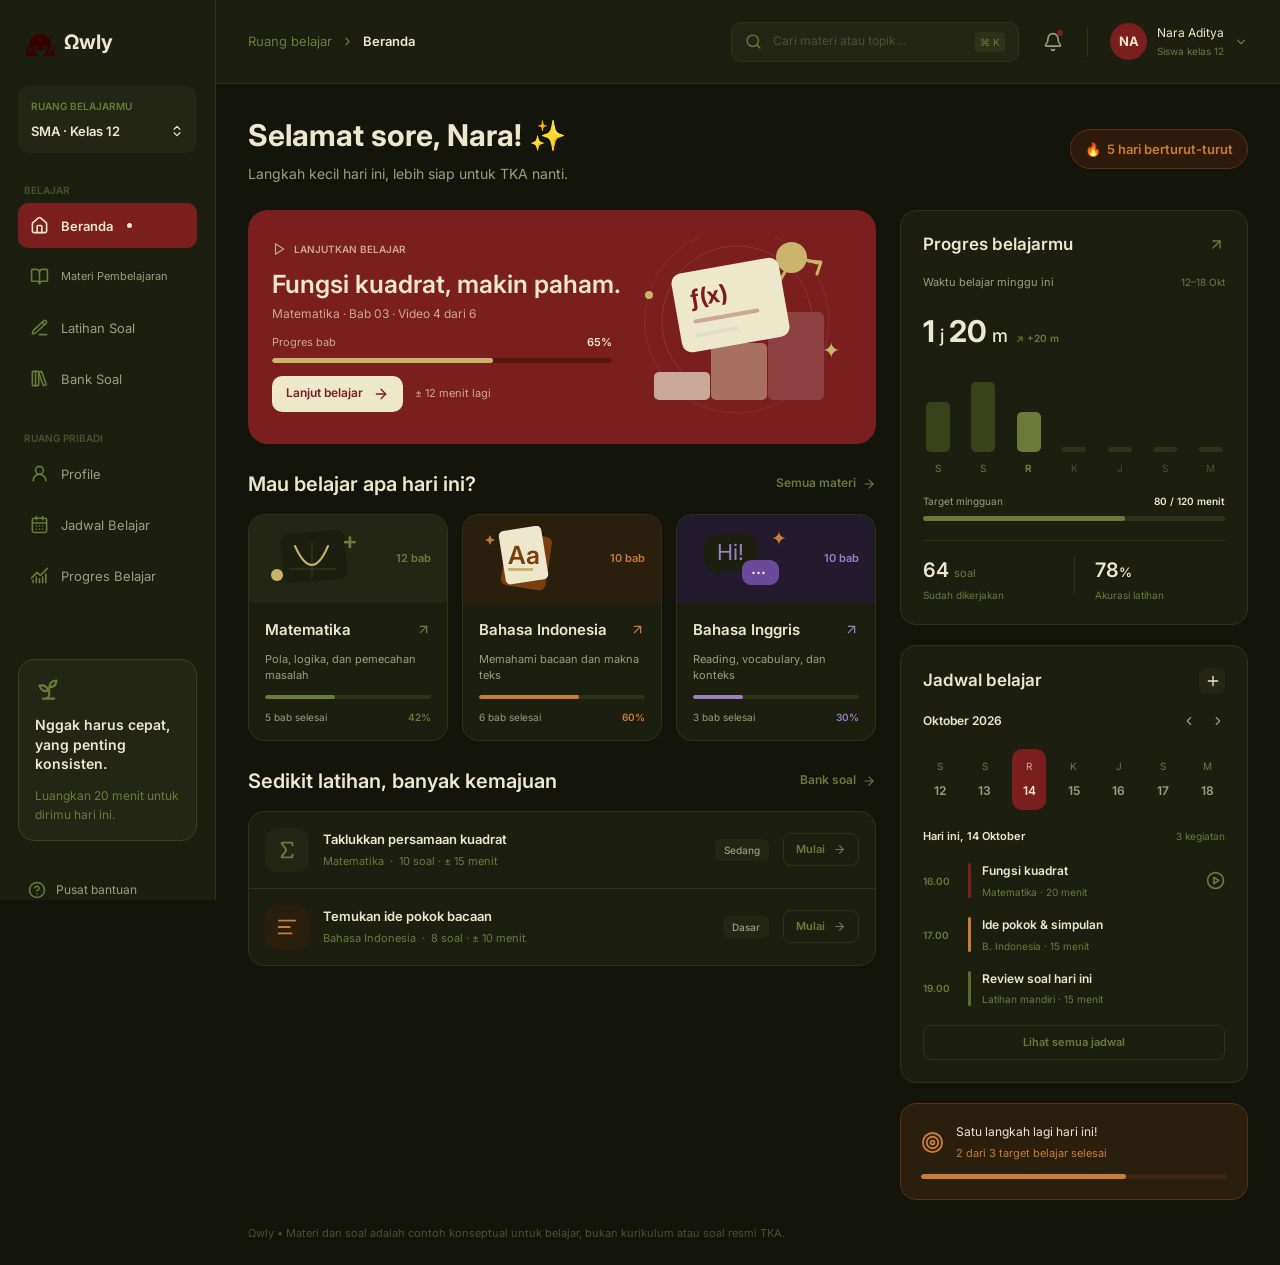
==== commit d038bf99: "Add files via upload" ====
--- a/index.html
+++ b/index.html
@@ -3,7 +3,7 @@
 <head>
   <meta charset="UTF-8">
   <meta name="viewport" content="width=device-width, initial-scale=1">
-  <title>Beranda · ruangTKA</title>
+  <title>Beranda · Ωwly</title>
 
   <!-- Font Inter (400, 500, 600, 700) dari Google Fonts -->
   <link rel="preconnect" href="https://fonts.googleapis.com">
@@ -61,7 +61,7 @@
     <!-- Logo + nama aplikasi -->
     <a href="index.html" class="app-id">
       <img class="app-id__logo" src="logo.svg" alt="" width="29" height="27">
-      <span class="app-id__name">ruangTKA</span>
+      <span class="app-id__name">Ωwly</span>
     </a>
 
     <!-- Pilihan jenjang -->
@@ -389,7 +389,7 @@
         </aside>
       </div>
 
-      <p class="disclaimer">RuangTKA • Materi dan soal adalah contoh konseptual untuk belajar, bukan kurikulum atau soal resmi TKA.</p>
+      <p class="disclaimer">Ωwly • Materi dan soal adalah contoh konseptual untuk belajar, bukan kurikulum atau soal resmi TKA.</p>
     </main>
   </div>
 </div>
--- a/style.css
+++ b/style.css
@@ -1,5 +1,5 @@
 /* =========================================================
-   style.css — ruangTKA (halaman Beranda)
+   style.css — Ωwly (halaman Beranda)
    Semua warna ada di :root. Ubah di sana untuk mengganti tema.
    ========================================================= */
 
@@ -380,3 +380,468 @@
 }
 
 @media (prefers-reduced-motion: reduce) { * { transition: none !important; } }
+
+/* ===== Menu "Materi Pembelajaran": teks lebih kecil agar muat satu baris (sesuai Figma) ===== */
+.menu__item[href="materi.html"] span { font-size: 11px; }
+
+
+/* =========================================================
+   KOMPONEN BERSAMA UNTUK HALAMAN LAIN
+   (Materi, Latihan, Bank Soal, Profile, Jadwal, Progres)
+   ========================================================= */
+
+/* Ikon siap pakai di tombol/kartu */
+.icon-15 { width: 15px; height: 15px; }
+
+/* ---------- Judul halaman ---------- */
+.page-head { display: flex; align-items: center; justify-content: space-between; gap: 16px; flex-wrap: wrap; }
+.page-head h1 { font-size: 30px; font-weight: 700; line-height: 1.25; margin-bottom: 7px; }
+.page-head p { font-size: 13px; color: var(--muted); }
+.crumbs__mid { color: var(--muted); }
+.crumbs strong { font-weight: 600; }
+.sec-title { font-size: 20px; font-weight: 600; line-height: 1.25; }
+
+/* ---------- Tata letak dua kolom (kiri fleksibel, kanan 348px) ---------- */
+.cols { display: flex; gap: 24px; align-items: flex-start; }
+.cols__main { flex: 1; min-width: 0; display: flex; flex-direction: column; gap: 22px; }
+.cols__side { width: 348px; flex: none; display: flex; flex-direction: column; gap: 20px; }
+.cols__side--wide { width: 388px; }
+
+/* ---------- Kotak umum ---------- */
+.box { background: var(--surface-1); border: 1px solid var(--border); border-radius: 16px; padding: 20px; }
+.box--alt { background: var(--surface-2); }
+.divider { height: 1px; background: var(--border); width: 100%; flex: none; }
+
+/* ---------- Tombol ---------- */
+.btn-act {
+  height: 38px; padding: 0 14px; border-radius: 8px; border: 1px solid var(--border);
+  background: var(--surface-2); color: var(--text); font: inherit; font-size: 12px; font-weight: 600;
+  display: inline-flex; align-items: center; justify-content: center; gap: 9px; cursor: pointer;
+  white-space: nowrap; transition: border-color .15s, filter .15s;
+}
+.btn-act:hover { border-color: var(--olive); }
+.btn-act--red { background: var(--red); border-color: var(--red); }
+.btn-act--red:hover { filter: brightness(1.1); border-color: var(--red); }
+.btn-act--cream { background: var(--text); border-color: var(--text); color: var(--red); }
+.btn-act .icon { width: 15px; height: 15px; }
+
+/* ---------- Pil filter ---------- */
+.pills { display: flex; gap: 8px; flex-wrap: wrap; }
+.pill {
+  height: 36px; padding: 0 14px; border-radius: 8px; border: 1px solid var(--border);
+  background: var(--surface-1); color: var(--muted); font: inherit; font-size: 12px;
+  display: inline-flex; align-items: center; cursor: pointer; transition: border-color .15s;
+}
+.pill:hover { border-color: var(--olive); }
+.pill.is-active { background: var(--red); border-color: var(--red); color: var(--text); font-weight: 600; }
+
+/* ---------- Kolom pencarian & pilihan ---------- */
+.field-search {
+  height: 40px; padding: 0 13px; border-radius: 10px; background: var(--surface-2); border: 1px solid var(--border);
+  display: flex; align-items: center; gap: 9px; width: 260px; max-width: 100%;
+}
+.field-search:focus-within { border-color: var(--olive); }
+.field-search .icon { width: 16px; height: 16px; color: var(--olive); }
+.field-search input { flex: 1; min-width: 0; background: none; border: 0; outline: 0; color: var(--text); font: inherit; font-size: 12px; }
+.field-search input::placeholder { color: var(--olive-dim); }
+
+.select, .input {
+  width: 100%; height: 40px; padding: 0 12px; border-radius: 8px; border: 1px solid var(--border);
+  background-color: var(--surface-2); color: var(--text); font: inherit; font-size: 12px;
+}
+.input { height: 44px; padding: 0 14px; font-size: 13px; }
+.input:focus, .select:focus { outline: 0; border-color: var(--olive); }
+.select {
+  appearance: none; -webkit-appearance: none; cursor: pointer; padding-right: 34px;
+  background-image: url("data:image/svg+xml,%3Csvg xmlns='http://www.w3.org/2000/svg' width='15' height='15' viewBox='0 0 24 24' fill='none' stroke='%239A9E7A' stroke-width='2' stroke-linecap='round' stroke-linejoin='round'%3E%3Cpath d='m6 9 6 6 6-6'/%3E%3C/svg%3E");
+  background-repeat: no-repeat; background-position: right 12px center;
+}
+.select--btn { width: auto; height: 38px; font-weight: 600; padding-left: 14px; }
+.select option { background: var(--surface-2); }
+
+/* ---------- Kartu angka ---------- */
+.stats-row { display: grid; gap: 16px; }
+.stats-row--3 { grid-template-columns: repeat(3, 1fr); }
+.stats-row--4 { grid-template-columns: repeat(4, 1fr); }
+.stat { background: var(--surface-1); border: 1px solid var(--border); border-radius: 16px; padding: 20px; display: flex; flex-direction: column; gap: 12px; min-width: 0; }
+.stat__top { display: flex; justify-content: space-between; align-items: flex-start; font-size: 12px; color: var(--muted); }
+.stat__top .icon { width: 19px; height: 19px; color: var(--olive); }
+.stat__value { font-size: 28px; font-weight: 600; line-height: 1.25; }
+.stat__note { font-size: 11px; color: var(--olive); }
+
+/* ---------- Bar progres berwarna ---------- */
+.bar--c i { background: var(--c, var(--olive)); }
+.bar--5 { height: 5px; }
+
+/* ---------- Ikon kotak ---------- */
+.ico-box { display: grid; place-items: center; flex: none; border-radius: 12px; background: var(--surface-2); color: var(--olive); }
+
+/* =========================================================
+   MATERI PEMBELAJARAN
+   ========================================================= */
+.top-pair { display: flex; gap: 24px; align-items: stretch; }
+.top-pair .resume { flex: 1; min-height: 205px; }
+.resume--sm .resume__art { width: 185px; height: 145px; }
+.resume--sm .resume__progress { width: min(340px, 100%); }
+.resume--sm .bar--resume { background: var(--border); }
+.summary-card { width: 348px; flex: none; display: flex; flex-direction: column; gap: 15px; background: var(--surface-1); border: 1px solid var(--border); border-radius: 16px; padding: 20px; }
+.summary-card h3 { font-size: 16px; font-weight: 600; }
+.summary-card > p { font-size: 12px; color: var(--muted); }
+.summary-card .bar i { background: var(--olive); }
+.summary-card__nums { display: flex; justify-content: space-between; }
+.summary-card__nums b { display: block; font-size: 23px; font-weight: 600; line-height: 1.25; }
+.summary-card__nums span { font-size: 11px; color: var(--olive); }
+
+.filter-row { display: flex; align-items: center; justify-content: space-between; gap: 12px; flex-wrap: wrap; }
+
+.chapters { display: grid; grid-template-columns: repeat(3, 1fr); gap: 16px; }
+.chapter { --c: var(--olive); --bg: var(--surface-2); background: var(--surface-1); border: 1px solid var(--border); border-radius: 16px; overflow: hidden; display: flex; flex-direction: column; transition: border-color .15s; }
+.chapter:hover { border-color: var(--c); }
+.chapter__head { height: 74px; padding: 0 20px; background: var(--bg); display: flex; align-items: center; justify-content: space-between; color: var(--c); }
+.chapter__sym { display: flex; align-items: center; gap: 12px; font-size: 33px; font-weight: 600; line-height: 1; }
+.chapter__sym i { width: 30px; height: 2px; background: var(--c); }
+.chapter__no { font-size: 10px; font-weight: 600; }
+.chapter__body { padding: 16px; display: flex; flex-direction: column; gap: 8px; }
+.chapter__subj { display: flex; justify-content: space-between; align-items: flex-start; font-size: 11px; font-weight: 500; color: var(--c); }
+.chapter__title { font-size: 16px; font-weight: 600; line-height: 1.5; }
+.chapter__desc { font-size: 11px; color: var(--muted); }
+.chapter__meta { display: flex; justify-content: space-between; font-size: 10px; color: var(--muted); }
+.chapter__meta b { font-weight: 500; color: var(--c); }
+.chapter .bar i { background: var(--c); }
+.list-foot { display: flex; align-items: center; justify-content: space-between; gap: 12px; flex-wrap: wrap; font-size: 11px; color: var(--olive); }
+
+/* Penanda (bookmark) */
+.bm { background: none; border: 0; padding: 0; color: var(--olive); cursor: pointer; display: grid; }
+.bm .icon { width: 15px; height: 15px; }
+.bm.is-saved { color: var(--gold); }
+.bm.is-saved .icon { fill: currentColor; }
+
+/* =========================================================
+   LATIHAN SOAL
+   ========================================================= */
+.rec-banner { background: var(--red); border-radius: 20px; padding: 24px; display: flex; align-items: center; gap: 26px; min-height: 144px; }
+.rec-banner__icon { width: 76px; height: 76px; border-radius: 18px; background: #8c302a; display: grid; place-items: center; flex: none; color: var(--text); }
+.rec-banner__icon .icon { width: 38px; height: 38px; stroke-width: 1.5; }
+.rec-banner__text { flex: 1; min-width: 0; display: flex; flex-direction: column; gap: 7px; }
+.rec-banner__text small { font-size: 10px; font-weight: 600; color: #d6aaa0; }
+.rec-banner__text h2 { font-size: 23px; font-weight: 600; line-height: 1.25; }
+.rec-banner__text p { font-size: 12px; color: #d6aaa0; }
+.rec-banner .btn-act { height: 38px; padding: 0 16px; }
+
+.exlist { background: var(--surface-1); border: 1px solid var(--border); border-radius: 16px; overflow: hidden; }
+.exrow { display: flex; align-items: center; gap: 14px; padding: 16px; border-bottom: 1px solid var(--border); }
+.exrow:last-child { border-bottom: 0; }
+.exrow[hidden] { display: none; }
+.exrow__icon { width: 44px; height: 44px; border-radius: 12px; display: grid; place-items: center; flex: none; background: var(--surface-2); color: var(--olive); }
+.exrow__icon .icon { width: 22px; height: 22px; }
+.exrow__info { flex: 1; min-width: 0; display: flex; flex-direction: column; gap: 4px; }
+.exrow__info b { font-size: 13px; font-weight: 600; }
+.exrow__info span { font-size: 11px; color: var(--olive); }
+.chip { padding: 4px 9px; font-weight: 500; }
+.chip--amber  { background: var(--orange-bg); color: var(--orange); }
+.chip--purple { background: #261D32; color: #A383CF; }
+
+.hist { background: var(--surface-1); border: 1px solid var(--border); border-radius: 16px; padding: 18px; display: flex; flex-direction: column; gap: 12px; }
+.hist__row { display: flex; align-items: center; gap: 16px; }
+.hist__score { width: 46px; height: 46px; border-radius: 10px; background: var(--surface-2); display: grid; place-items: center; font-size: 19px; font-weight: 600; flex: none; }
+.hist__info { flex: 1; min-width: 0; display: flex; flex-direction: column; gap: 3px; }
+.hist__info b { font-size: 13px; font-weight: 600; }
+.hist__info span { font-size: 11px; color: var(--muted); }
+
+.form-card { display: flex; flex-direction: column; gap: 18px; background: var(--surface-1); border: 1px solid var(--border); border-radius: 16px; padding: 20px; }
+.form-card .icon.big { width: 24px; height: 24px; color: var(--olive); }
+.form-card h3 { font-size: 18px; font-weight: 600; }
+.form-card > p { font-size: 12px; color: var(--muted); }
+.field { display: flex; flex-direction: column; gap: 7px; }
+.field > label, .field > span { font-size: 11px; color: var(--muted); }
+.form-card .time { display: flex; align-items: center; gap: 8px; font-size: 11px; color: var(--muted); }
+.form-card .time .icon { width: 16px; height: 16px; color: var(--olive); }
+.tip-card { background: var(--orange-bg); border: 1px solid var(--orange-bd); border-radius: 16px; padding: 20px; display: flex; flex-direction: column; gap: 12px; }
+.tip-card .icon { width: 23px; height: 23px; color: var(--orange); }
+.tip-card b { font-size: 14px; font-weight: 600; }
+.tip-card p { font-size: 12px; color: var(--muted); }
+
+/* =========================================================
+   BANK SOAL
+   ========================================================= */
+.collection { display: flex; align-items: center; gap: 36px; background: var(--surface-2); border: 1px solid var(--border); border-radius: 16px; padding: 24px; min-height: 105px; }
+.collection__icon { width: 58px; height: 58px; border-radius: 14px; background: var(--surface-1); display: grid; place-items: center; flex: none; color: var(--olive); }
+.collection__icon .icon { width: 30px; height: 30px; }
+.collection__total { width: 244px; display: flex; flex-direction: column; gap: 3px; }
+.collection__total b { font-size: 28px; font-weight: 600; line-height: 1.25; }
+.collection__total span { font-size: 11px; color: var(--muted); }
+.collection__sep { width: 1px; height: 48px; background: var(--border); }
+.collection__item { flex: 1; display: flex; flex-direction: column; gap: 3px; min-width: 0; }
+.collection__item b { font-size: 22px; font-weight: 600; line-height: 1.25; }
+.collection__item span { font-size: 11px; color: var(--olive); }
+
+.filters { display: flex; align-items: center; gap: 12px; flex-wrap: wrap; }
+.filters .field-search { width: 410px; }
+.link-btn { background: none; border: 0; padding: 0 8px; color: var(--olive); font: inherit; font-size: 11px; font-weight: 500; cursor: pointer; }
+.link-btn:hover { color: var(--text); }
+
+.qhead { display: flex; justify-content: space-between; align-items: center; font-size: 11px; color: var(--muted); }
+.qhead b { font-size: 16px; font-weight: 600; color: var(--text); }
+.qlist { background: var(--surface-1); border: 1px solid var(--border); border-radius: 16px; overflow: hidden; }
+.qrow { padding: 16px; border-bottom: 1px solid var(--border); display: flex; flex-direction: column; gap: 7px; border-left: 3px solid transparent; }
+.qrow:last-child { border-bottom: 0; }
+.qrow.is-selected { background: #341A16; border-left-color: var(--red); }
+.qrow[hidden] { display: none; }
+.qrow__meta { display: flex; justify-content: space-between; align-items: flex-start; font-size: 10px; color: var(--muted); }
+.qrow__meta b { font-weight: 600; color: var(--olive); margin-right: 8px; }
+.qrow__meta i { font-style: normal; color: var(--olive-dim); margin-right: 8px; }
+.qrow h4 { margin: 0; font-size: 14px; font-weight: 600; line-height: 1.5; }
+.qrow p { font-size: 11px; color: var(--muted); white-space: nowrap; overflow: hidden; text-overflow: ellipsis; }
+.qrow__foot { display: flex; justify-content: space-between; align-items: center; font-size: 10px; color: var(--olive-dim); }
+.pager { display: flex; justify-content: space-between; align-items: center; gap: 12px; flex-wrap: wrap; font-size: 11px; color: var(--olive); }
+.pager__nums { display: flex; gap: 6px; }
+.pager .btn-act { padding: 0 12px; }
+
+.preview h3 { font-size: 16px; font-weight: 600; margin-bottom: 18px; }
+.preview__card { display: flex; flex-direction: column; gap: 18px; background: var(--surface-1); border: 1px solid var(--border); border-radius: 16px; padding: 22px; }
+.preview__top { display: flex; justify-content: space-between; align-items: flex-start; }
+.preview__top .bm .icon { width: 19px; height: 19px; }
+.preview__id { font-size: 10px; font-weight: 600; color: var(--olive); }
+.preview__card h4 { margin: 0; font-size: 20px; font-weight: 600; line-height: 1.25; }
+.preview__q { font-size: 14px; line-height: 1.5; }
+.formula { height: 67px; border-radius: 10px; background: var(--surface-2); display: grid; place-items: center; font-size: 20px; font-weight: 500; color: var(--gold); text-align: center; padding: 0 8px; }
+.opts { display: flex; flex-direction: column; gap: 8px; }
+.opt { height: 40px; padding: 0 12px; border-radius: 8px; border: 1px solid var(--border); background: none; color: var(--muted); font: inherit; font-size: 13px; display: flex; align-items: center; gap: 12px; cursor: pointer; text-align: left; }
+.opt b { font-size: 11px; font-weight: 600; color: var(--olive); }
+.opt:hover { border-color: var(--olive); }
+.opt.is-selected { border-color: var(--olive); background: var(--surface-2); color: var(--text); }
+.preview__hint { font-size: 11px; color: var(--muted); }
+.preview__card .btn-act { align-self: flex-start; }
+.note-box { background: var(--surface-2); border-radius: 10px; padding: 14px; display: flex; gap: 9px; align-items: flex-start; font-size: 11px; color: var(--muted); }
+.note-box .icon { width: 17px; height: 17px; color: var(--olive); }
+
+/* =========================================================
+   PROFILE
+   ========================================================= */
+.id-card { background: var(--red); border-radius: 20px; padding: 28px; min-height: 162px; display: flex; align-items: center; gap: 22px; }
+.id-card__avatar { width: 90px; height: 90px; border-radius: 50%; background: #94362F; border: 2px solid #AD5046; display: grid; place-items: center; font-size: 30px; font-weight: 700; flex: none; }
+.id-card__info { flex: 1; min-width: 0; display: flex; flex-direction: column; gap: 6px; }
+.id-card__info h2 { font-size: 28px; font-weight: 700; line-height: 1.25; }
+.id-card__info p { font-size: 13px; color: #d6aaa0; }
+.id-card__info small { font-size: 11px; color: #d6aaa0; }
+.id-card__right { display: flex; flex-direction: column; align-items: flex-end; gap: 10px; font-size: 11px; color: #d6aaa0; text-align: right; }
+.id-card__right .chip { white-space: nowrap; }
+
+.form-box { background: var(--surface-1); border: 1px solid var(--border); border-radius: 16px; padding: 24px; display: flex; flex-direction: column; gap: 20px; }
+.form-box > p { font-size: 12px; color: var(--muted); margin-top: -8px; }
+.form-grid { display: grid; grid-template-columns: 1fr 1fr; gap: 18px; }
+.form-grid .field > label { font-size: 12px; }
+.form-box h4 { margin: 0; font-size: 14px; font-weight: 600; }
+.toggle-row { display: flex; align-items: center; gap: 16px; }
+.toggle-row__icon { width: 40px; height: 40px; border-radius: 10px; background: var(--surface-2); display: grid; place-items: center; flex: none; color: var(--olive); }
+.toggle-row__icon .icon { width: 20px; height: 20px; }
+.toggle-row__text { flex: 1; min-width: 0; display: flex; flex-direction: column; gap: 3px; }
+.toggle-row__text b { font-size: 13px; font-weight: 500; }
+.toggle-row__text span { font-size: 11px; color: var(--muted); }
+.switch { position: relative; width: 38px; height: 22px; flex: none; }
+.switch input { position: absolute; inset: 0; opacity: 0; margin: 0; cursor: pointer; z-index: 1; }
+.switch span { position: absolute; inset: 0; border-radius: 100px; background: var(--border); transition: background .2s; }
+.switch span::after { content: ""; position: absolute; top: 3px; left: 3px; width: 16px; height: 16px; border-radius: 50%; background: var(--text); transition: transform .2s; }
+.switch input:checked + span { background: var(--olive); }
+.switch input:checked + span::after { transform: translateX(16px); }
+.switch input:focus-visible + span { outline: 2px solid var(--gold); outline-offset: 2px; }
+.form-foot { display: flex; align-items: center; justify-content: space-between; gap: 12px; flex-wrap: wrap; font-size: 11px; color: var(--olive); }
+
+.complete { background: var(--surface-2); border: 1px solid var(--border); border-radius: 16px; padding: 20px; display: flex; flex-direction: column; gap: 13px; }
+.complete__top { display: flex; justify-content: space-between; align-items: flex-start; font-size: 15px; font-weight: 600; }
+.complete__top .icon { width: 22px; height: 22px; color: var(--olive); }
+.complete p { font-size: 12px; color: var(--muted); }
+.link-card { display: flex; flex-direction: column; gap: 14px; background: var(--surface-1); border: 1px solid var(--border); border-radius: 16px; padding: 20px; transition: border-color .15s; }
+.link-card:hover { border-color: var(--olive); }
+.link-card__top { display: flex; justify-content: space-between; align-items: center; }
+.link-card__top .ico-box { width: 38px; height: 38px; border-radius: 10px; }
+.link-card__top .ico-box .icon { width: 21px; height: 21px; }
+.link-card__top > .icon { width: 19px; height: 19px; color: var(--olive); }
+.link-card h4 { margin: 0; font-size: 18px; font-weight: 600; line-height: 1.5; }
+.link-card p { font-size: 12px; color: var(--muted); }
+.link-card small { font-size: 11px; color: var(--olive); }
+.privacy { display: flex; gap: 10px; padding: 16px; font-size: 11px; color: var(--olive); }
+.privacy .icon { width: 19px; height: 19px; }
+
+/* =========================================================
+   JADWAL BELAJAR
+   ========================================================= */
+.week-summary { display: flex; align-items: center; gap: 24px; background: var(--surface-2); border: 1px solid var(--border); border-radius: 16px; padding: 20px; }
+.week-summary .ico-box { width: 52px; height: 52px; background: var(--surface-1); }
+.week-summary .ico-box .icon { width: 27px; height: 27px; }
+.week-summary__text { flex: 1; min-width: 0; display: flex; flex-direction: column; gap: 4px; }
+.week-summary__text b { font-size: 16px; font-weight: 600; }
+.week-summary__text span { font-size: 12px; color: var(--muted); }
+.week-summary__goal { width: 252px; display: flex; flex-direction: column; gap: 9px; font-size: 11px; }
+.week-summary__goal .row span { color: var(--muted); }
+.week-summary__goal small { font-size: 10px; color: var(--olive); }
+
+.cal-head { display: flex; align-items: center; justify-content: space-between; gap: 12px; flex-wrap: wrap; }
+.cal-head h2 { font-size: 20px; font-weight: 600; line-height: 1.25; margin-bottom: 4px; }
+.cal-head p { font-size: 11px; color: var(--olive); }
+.cal-head__btns { display: flex; gap: 8px; }
+.board { background: var(--surface-1); border: 1px solid var(--border); border-radius: 16px; padding: 20px; display: flex; flex-direction: column; gap: 18px; }
+.board__top { display: flex; align-items: center; justify-content: space-between; gap: 12px; flex-wrap: wrap; }
+.legend { font-size: 10px; color: var(--muted); display: flex; gap: 14px; flex-wrap: wrap; }
+.legend i { font-style: normal; margin-right: 4px; }
+.board__scroll { overflow-x: auto; }
+.week-grid { display: grid; grid-template-columns: 38px repeat(7, minmax(80px, 1fr)); gap: 8px; min-width: 700px; }
+.wk-day { height: 48px; border-radius: 8px; background: var(--surface-1); display: flex; flex-direction: column; align-items: center; justify-content: center; gap: 1px; }
+.wk-day small { font-size: 10px; color: var(--olive); }
+.wk-day b { font-size: 16px; font-weight: 600; }
+.wk-day.is-today { background: var(--red); }
+.wk-day.is-today small { color: #d6aaa0; }
+.wk-time { padding-top: 8px; font-size: 10px; color: var(--olive); }
+.slot { height: 95px; border-radius: 7px; background: var(--bg); border: 1px solid var(--border); }
+.ev { --c: var(--olive); --bg2: var(--surface-2); height: 95px; border-radius: 7px; background: var(--bg2); border-left: 2px solid var(--c); padding: 8px; display: flex; flex-direction: column; gap: 4px; overflow: hidden; }
+.ev b { font-size: 10px; font-weight: 600; line-height: 1.5; }
+.ev span { font-size: 9px; color: var(--c); }
+.ev .icon { width: 12px; height: 12px; }
+.ev--amber  { --c: var(--orange); --bg2: var(--orange-bg); }
+.ev--purple { --c: #A383CF; --bg2: #261D32; }
+.ev--today  { --c: #D6AAA0; --bg2: var(--red); }
+.ev--today.ev--amber { --c: var(--orange); --bg2: var(--orange-bg); }
+.ev--today span { color: #d6aaa0; }
+.ev--amber.ev--today span { color: var(--orange); }
+.slot--rest { padding: 8px; display: flex; flex-direction: column; gap: 5px; font-size: 10px; color: var(--olive-dim); }
+.slot--rest .icon { width: 17px; height: 17px; }
+.board__note { font-size: 11px; color: var(--olive); }
+
+.next-card { background: var(--surface-1); border: 1px solid var(--border); border-radius: 16px; padding: 20px; display: flex; flex-direction: column; gap: 14px; }
+.next-card__row { display: flex; align-items: center; gap: 16px; }
+.next-card__row .ico-box { width: 44px; height: 44px; border-radius: 10px; background: #261D32; color: #A383CF; }
+.next-card__row .ico-box .icon { width: 22px; height: 22px; }
+.next-card__row > div:nth-child(2) { flex: 1; min-width: 0; display: flex; flex-direction: column; gap: 3px; }
+.next-card__row b { font-size: 14px; font-weight: 600; }
+.next-card__row span { font-size: 11px; color: var(--muted); }
+.next-card__row > .icon { width: 19px; height: 19px; color: var(--olive); }
+
+.today-card { background: var(--surface-1); border: 1px solid var(--border); border-radius: 16px; padding: 20px; display: flex; flex-direction: column; gap: 18px; }
+.today-card__top { display: flex; justify-content: space-between; align-items: flex-start; font-size: 17px; font-weight: 600; }
+.today-card__top .icon { width: 21px; height: 21px; color: var(--olive); }
+.today-card__sub { font-size: 11px; color: var(--olive); margin-top: -8px; }
+.agenda-item { display: flex; gap: 12px; align-items: flex-start; }
+.agenda-item time { width: 36px; padding-top: 3px; font-size: 11px; color: var(--olive); flex: none; }
+.agenda-item__body { flex: 1; min-width: 0; display: flex; flex-direction: column; gap: 6px; align-items: flex-start; }
+.agenda-item__body b { font-size: 13px; font-weight: 600; }
+.agenda-item__body span { font-size: 10px; color: var(--muted); }
+.agenda-item > .icon { width: 20px; height: 20px; color: var(--olive); }
+.agenda-item > .icon.is-next { color: var(--orange); }
+.remind { display: flex; align-items: center; gap: 9px; font-size: 11px; color: var(--muted); }
+.remind .icon { width: 16px; height: 16px; color: var(--olive); }
+.tip { padding: 20px; display: flex; flex-direction: column; gap: 10px; }
+.tip .icon { width: 25px; height: 25px; color: var(--olive); }
+.tip b { font-size: 14px; font-weight: 600; }
+.tip p { font-size: 12px; color: var(--olive); }
+
+/* =========================================================
+   PROGRES BELAJAR
+   ========================================================= */
+.chart-card { background: var(--surface-1); border: 1px solid var(--border); border-radius: 16px; padding: 22px; display: flex; flex-direction: column; gap: 18px; }
+.chart-card__top { display: flex; align-items: center; justify-content: space-between; gap: 12px; flex-wrap: wrap; }
+.chart-card__top h3 { font-size: 18px; font-weight: 600; }
+.chart-total { display: flex; align-items: flex-end; justify-content: space-between; gap: 12px; flex-wrap: wrap; }
+.chart-total b { display: block; font-size: 28px; font-weight: 600; line-height: 1.25; }
+.chart-total span { font-size: 11px; color: var(--muted); }
+.plot-wrap { display: flex; gap: 12px; overflow-x: auto; }
+.plot-y { width: 30px; height: 188px; flex: none; display: flex; flex-direction: column; justify-content: space-between; font-size: 9px; color: var(--olive-dim); }
+.plot { position: relative; flex: 1; min-width: 420px; height: 210px; }
+.plot__line { position: absolute; left: 0; right: 0; height: 1px; background: var(--border); }
+.plot__cols { position: absolute; inset: 0; display: flex; gap: 18px; }
+.plot__col { flex: 1; min-width: 0; display: flex; flex-direction: column; align-items: center; gap: 8px; font-size: 10px; color: var(--olive); }
+.plot__bar { position: relative; width: 36px; height: 162px; }
+.plot__bar i { position: absolute; left: 0; right: 0; bottom: 2px; height: var(--h, 3px); border-radius: 5px; background: var(--olive); }
+.plot__bar em { position: absolute; left: 0; right: 0; bottom: calc(var(--h, 3px) + 6px); text-align: center; font-style: normal; font-size: 10px; color: var(--muted); }
+.plot__col.is-empty i { background: var(--border); }
+.plot__col.is-today i { background: var(--red); }
+.plot__col.is-today { color: var(--text); font-weight: 600; }
+.chart-note { display: flex; gap: 8px; align-items: center; font-size: 11px; color: var(--muted); }
+.chart-note .icon { width: 17px; height: 17px; color: var(--olive); }
+
+.subj-card { background: var(--surface-1); border: 1px solid var(--border); border-radius: 16px; padding: 22px; display: flex; flex-direction: column; gap: 20px; }
+.subj-row { display: flex; align-items: center; gap: 16px; }
+.subj-row .ico-box { width: 42px; height: 42px; border-radius: 11px; }
+.subj-row .ico-box .icon { width: 22px; height: 22px; }
+.subj-row__body { flex: 1; min-width: 0; display: flex; flex-direction: column; gap: 7px; }
+.subj-row__top { display: flex; justify-content: space-between; font-weight: 600; }
+.subj-row__top b { font-size: 13px; }
+.subj-row__top span { font-size: 12px; color: var(--c); }
+.subj-row .bar i { background: var(--c); }
+.subj-row small { font-size: 10px; color: var(--muted); }
+.subj-row > .icon { width: 17px; height: 17px; color: var(--c); }
+
+.advice { background: var(--surface-2); border: 1px solid var(--border-2); border-radius: 16px; padding: 20px; display: flex; align-items: center; gap: 18px; }
+.advice .ico-box { width: 46px; height: 46px; background: var(--surface-1); }
+.advice .ico-box .icon { width: 25px; height: 25px; }
+.advice__text { flex: 1; min-width: 0; display: flex; flex-direction: column; gap: 5px; }
+.advice__text b { font-size: 14px; font-weight: 600; }
+.advice__text span { font-size: 11px; color: var(--muted); }
+
+.target-card { background: var(--surface-1); border: 1px solid var(--border); border-radius: 16px; padding: 20px; display: flex; flex-direction: column; align-items: center; gap: 16px; }
+.target-card__top { display: flex; justify-content: space-between; align-items: flex-start; width: 100%; font-size: 17px; font-weight: 600; }
+.target-card__top .icon { width: 21px; height: 21px; color: var(--olive); }
+.ring { position: relative; width: 136px; height: 136px; }
+.ring svg { width: 136px; height: 136px; transform: rotate(-90deg); }
+.ring__text { position: absolute; inset: 0; display: flex; flex-direction: column; align-items: center; justify-content: center; gap: 1px; }
+.ring__text b { font-size: 28px; font-weight: 600; line-height: 1.25; }
+.ring__text span { font-size: 10px; color: var(--olive); }
+.target-card > p { font-size: 12px; color: var(--muted); }
+
+.streak-card { background: var(--orange-bg); border: 1px solid var(--orange-bd); border-radius: 16px; padding: 20px; display: flex; flex-direction: column; gap: 14px; }
+.streak-card__title { display: flex; align-items: center; gap: 9px; font-size: 17px; font-weight: 600; }
+.streak-card__title .icon { width: 24px; height: 24px; color: var(--orange); }
+.streak-card > p { font-size: 12px; color: var(--muted); }
+.streak-days { display: flex; justify-content: space-between; }
+.streak-days div { display: flex; flex-direction: column; align-items: center; gap: 7px; font-size: 9px; color: var(--orange); }
+.streak-days i { width: 29px; height: 29px; border-radius: 50%; background: #3B2C16; display: grid; place-items: center; font-style: normal; font-size: 13px; color: var(--muted); }
+.streak-days i.on { background: var(--orange); color: var(--orange-bg); }
+.streak-days i .icon { width: 15px; height: 15px; stroke-width: 2.5; }
+
+.badges { background: var(--surface-1); border: 1px solid var(--border); border-radius: 16px; padding: 20px; display: flex; flex-direction: column; gap: 16px; }
+.badges h3 { font-size: 16px; font-weight: 600; }
+.badge-row { display: flex; align-items: center; gap: 12px; }
+.badge-row .ico-box { width: 38px; height: 38px; border-radius: 50%; }
+.badge-row .ico-box .icon { width: 20px; height: 20px; }
+.badge-row div:last-child { display: flex; flex-direction: column; gap: 2px; }
+.badge-row b { font-size: 12px; font-weight: 600; }
+.badge-row span { font-size: 10px; color: var(--muted); }
+
+/* =========================================================
+   RESPONSIVE (halaman tambahan)
+   ========================================================= */
+@media (max-width: 1180px) {
+  .cols, .top-pair { flex-direction: column; }
+  .cols__side, .cols__side--wide, .summary-card { width: 100%; }
+  .stats-row--4 { grid-template-columns: repeat(2, 1fr); }
+  .chapters { grid-template-columns: repeat(2, 1fr); }
+  .collection { flex-wrap: wrap; gap: 20px 28px; }
+  .collection__total { width: auto; flex: 1 1 200px; }
+  .collection__sep { display: none; }
+  .collection__item { flex: 1 1 100px; }
+}
+@media (max-width: 900px) {
+  .week-summary { flex-wrap: wrap; }
+  .week-summary__goal { width: 100%; }
+  .crumbs__mid { display: none; }
+}
+@media (max-width: 680px) {
+  .page-head h1 { font-size: 24px; }
+  .stats-row--3, .stats-row--4, .chapters, .form-grid { grid-template-columns: 1fr; }
+  .rec-banner, .id-card, .advice { flex-direction: column; align-items: flex-start; }
+  .id-card__right { align-items: flex-start; text-align: left; }
+  .exrow { flex-wrap: wrap; }
+  .exrow__info { flex: 1 1 calc(100% - 60px); }
+  .exrow .chip { margin-left: 58px; }
+  .exrow .btn-act { margin-left: auto; }
+  .hist__row { flex-wrap: wrap; }
+  .hist__info { flex: 1 1 calc(100% - 70px); }
+  .filters .field-search, .field-search { width: 100%; }
+  .filter-row { align-items: stretch; }
+  .qrow p { white-space: normal; }
+  .top-pair .resume { min-height: 0; }
+  .resume--sm .resume__art { align-self: center; }
+  .chart-total span { display: block; }
+}
+
+/* atribut [hidden] selalu menyembunyikan elemen (dipakai oleh filter) */
+[hidden] { display: none !important; }
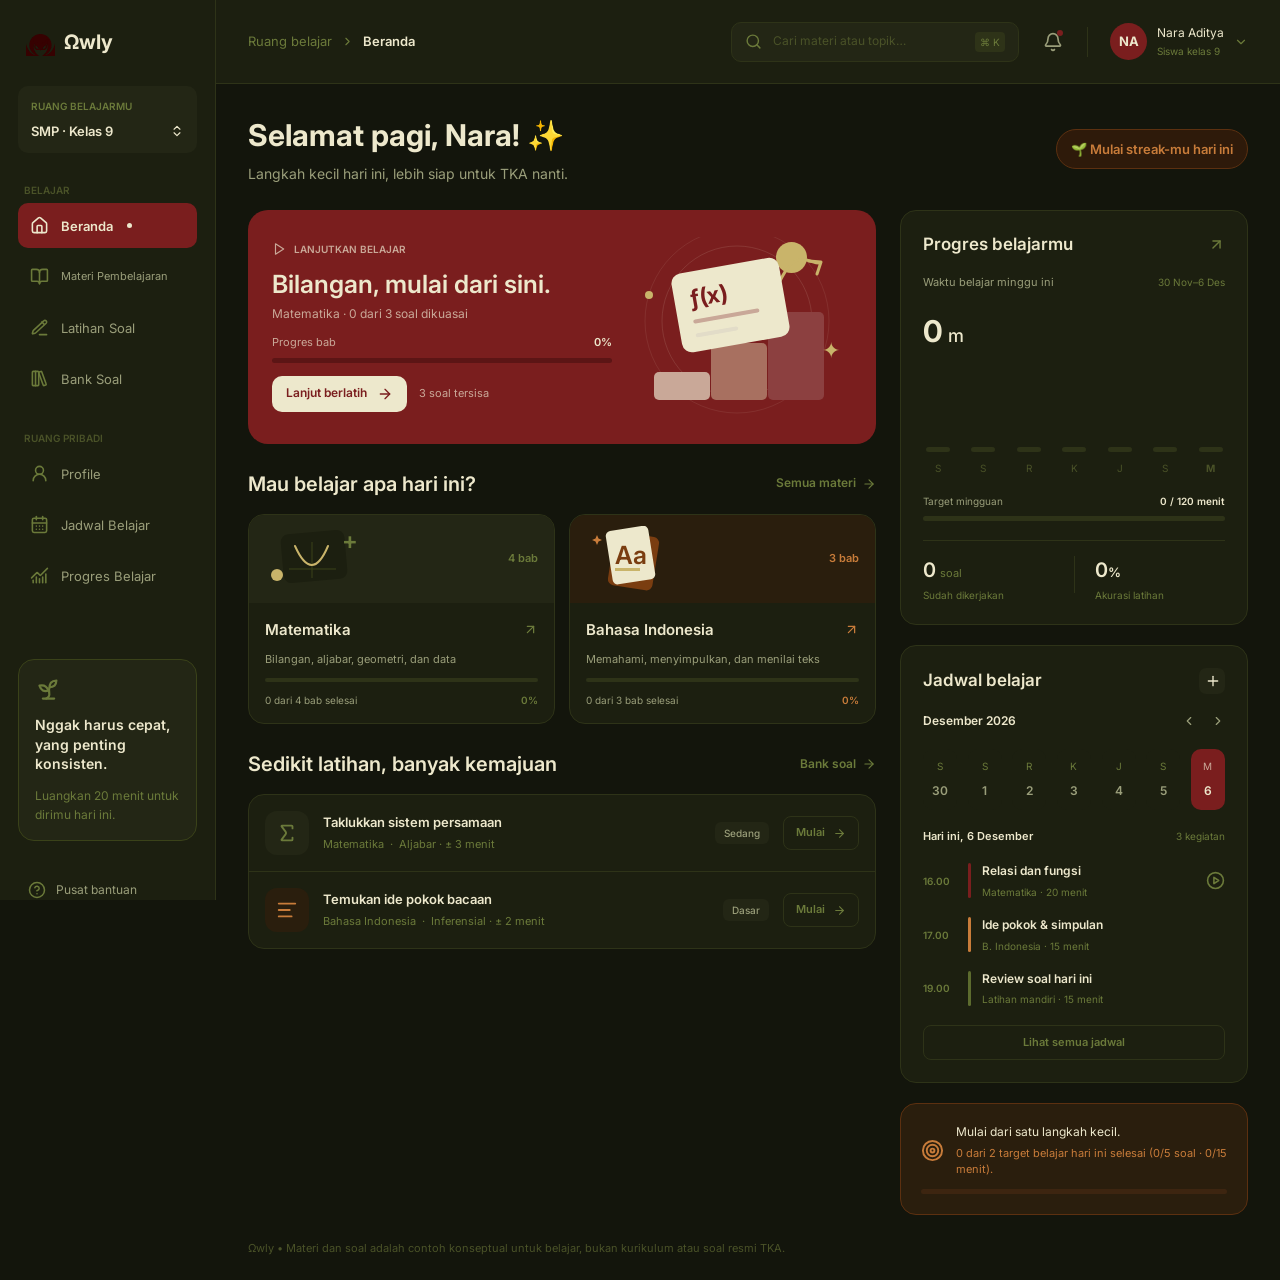
==== commit 8e28acf9: "Add files via upload" ====
--- a/index.html
+++ b/index.html
@@ -68,7 +68,7 @@
     <div class="level">
       <p class="eyebrow eyebrow--olive">RUANG BELAJARMU</p>
       <div class="level__row">
-        <span>SMA · Kelas 12</span>
+        <span data-grade>SMP · Kelas 9</span>
         <svg class="icon" style="width:14px;height:14px"><use href="#updown"/></svg>
       </div>
     </div>
@@ -135,8 +135,8 @@
         <span class="divider-v"></span>
 
         <div class="user">
-          <span class="avatar">NA</span>
-          <div class="user__info"><span>Nara Aditya</span><small>Siswa kelas 12</small></div>
+          <span class="avatar" data-initials>NA</span>
+          <div class="user__info"><span data-fullname>Nara Aditya</span><small data-gradeshort>Siswa kelas 9</small></div>
           <svg class="icon" style="width:14px;height:14px"><use href="#chev-down"/></svg>
         </div>
       </div>
@@ -148,10 +148,10 @@
       <!-- Sapaan + rentetan belajar -->
       <section class="greeting">
         <div>
-          <h1>Selamat sore, Nara! ✨</h1>
+          <h1><span data-greet>Selamat sore</span>, <span data-nick>Nara</span>! ✨</h1>
           <p>Langkah kecil hari ini, lebih siap untuk TKA nanti.</p>
         </div>
-        <div class="streak">🔥&nbsp;&nbsp;5 hari berturut-turut</div>
+        <div class="streak" data-streak>🌱&nbsp;&nbsp;Mulai streak-mu hari ini</div>
       </section>
 
       <div class="layout">
@@ -163,17 +163,17 @@
           <section class="resume">
             <div class="resume__text">
               <p class="resume__label"><svg class="icon" style="width:14px;height:14px"><use href="#play"/></svg>LANJUTKAN BELAJAR</p>
-              <h2>Fungsi kuadrat, makin paham.</h2>
-              <p class="resume__meta">Matematika · Bab 03 · Video 4 dari 6</p>
+              <h2 data-resume-title>Bilangan, mulai dari sini.</h2>
+              <p class="resume__meta" data-resume-meta>Matematika · 0 dari 3 soal dikuasai</p>
 
               <div class="resume__progress">
-                <div class="row"><span>Progres bab</span><b>65%</b></div>
-                <div class="bar bar--resume"><i style="width:65%"></i></div>
+                <div class="row"><span>Progres bab</span><b data-resume-pct>0%</b></div>
+                <div class="bar bar--resume"><i data-resume-bar style="width:0%"></i></div>
               </div>
 
               <div class="resume__actions">
-                <a href="materi.html" class="btn-cream">Lanjut belajar <svg class="icon" style="width:16px;height:16px"><use href="#arrow-right"/></svg></a>
-                <span class="resume__eta">± 12 menit lagi</span>
+                <a href="bank-soal.html" class="btn-cream" data-resume-link>Lanjut berlatih <svg class="icon" style="width:16px;height:16px"><use href="#arrow-right"/></svg></a>
+                <span class="resume__eta" data-resume-eta>3 soal tersisa</span>
               </div>
             </div>
 
@@ -217,13 +217,13 @@
                     <circle cx="12" cy="49" r="6" fill="#c9b46a"/>
                     <text x="77" y="23" font-family="Inter,sans-serif" font-weight="600" font-size="24" fill="#6b7a3a">+</text>
                   </svg>
-                  <span class="subject__count">12 bab</span>
+                  <span class="subject__count">4 bab</span>
                 </div>
                 <div class="subject__body">
                   <div class="subject__title"><b>Matematika</b><svg class="icon"><use href="#arrow-up-right"/></svg></div>
-                  <p>Pola, logika, dan pemecahan masalah</p>
-                  <div class="bar"><i style="width:42%"></i></div>
-                  <div class="row row--small"><span>5 bab selesai</span><b>42%</b></div>
+                  <p>Bilangan, aljabar, geometri, dan data</p>
+                  <div class="bar"><i data-subj-bar="mtk" style="width:0%"></i></div>
+                  <div class="row row--small"><span data-subj-text="mtk">0 dari 4 bab selesai</span><b data-subj-pct="mtk">0%</b></div>
                 </div>
               </a>
 
@@ -237,34 +237,13 @@
                     <rect x="29" y="42" width="25" height="3" fill="#c9b46a"/>
                     <path d="M11 9l1.5 3.5L16 14l-3.5 1.5L11 19l-1.5-3.5L6 14l3.5-1.5z" fill="#c87c3a"/>
                   </svg>
-                  <span class="subject__count">10 bab</span>
+                  <span class="subject__count">3 bab</span>
                 </div>
                 <div class="subject__body">
                   <div class="subject__title"><b>Bahasa Indonesia</b><svg class="icon"><use href="#arrow-up-right"/></svg></div>
-                  <p>Memahami bacaan dan makna teks</p>
-                  <div class="bar"><i style="width:60%"></i></div>
-                  <div class="row row--small"><span>6 bab selesai</span><b>60%</b></div>
-                </div>
-              </a>
-
-              <!-- Bahasa Inggris (ungu) -->
-              <a href="materi.html" class="subject" style="--c:#9b7fc7">
-                <div class="subject__cover" style="background:#241a2e">
-                  <svg viewBox="0 0 96 66" width="96" height="66" aria-hidden="true">
-                    <rect x="11" y="8" width="54" height="37" rx="12" fill="#1c1f10"/>
-                    <path d="M20 43h10l-5 10z" fill="#1c1f10"/>
-                    <text x="24" y="34" font-family="Inter,sans-serif" font-size="22" fill="#9b7fc7">Hi!</text>
-                    <rect x="49" y="34" width="37" height="25" rx="9" fill="#6b4a9b"/>
-                    <text x="58" y="52" font-family="Inter,sans-serif" font-weight="700" font-size="15" fill="#ede8cc">···</text>
-                    <text x="78" y="19" font-family="Inter,sans-serif" font-size="19" fill="#c87c3a">✦</text>
-                  </svg>
-                  <span class="subject__count">10 bab</span>
-                </div>
-                <div class="subject__body">
-                  <div class="subject__title"><b>Bahasa Inggris</b><svg class="icon"><use href="#arrow-up-right"/></svg></div>
-                  <p>Reading, vocabulary, dan konteks</p>
-                  <div class="bar"><i style="width:30%"></i></div>
-                  <div class="row row--small"><span>3 bab selesai</span><b>30%</b></div>
+                  <p>Memahami, menyimpulkan, dan menilai teks</p>
+                  <div class="bar"><i data-subj-bar="ind" style="width:0%"></i></div>
+                  <div class="row row--small"><span data-subj-text="ind">0 dari 3 bab selesai</span><b data-subj-pct="ind">0%</b></div>
                 </div>
               </a>
             </div>
@@ -281,20 +260,20 @@
               <div class="practice__row">
                 <span class="practice__icon" style="background:#232615;color:#6b7a3a"><svg class="icon"><use href="#sigma"/></svg></span>
                 <div class="practice__info">
-                  <b>Taklukkan persamaan kuadrat</b>
-                  <span>Matematika&nbsp; ·&nbsp; 10 soal · ± 15 menit</span>
+                  <b>Taklukkan sistem persamaan</b>
+                  <span>Matematika&nbsp; ·&nbsp; Aljabar · ± 3 menit</span>
                 </div>
                 <span class="chip">Sedang</span>
-                <a href="latihan.html" class="btn-outline">Mulai <svg class="icon" style="width:13px;height:13px"><use href="#arrow-right"/></svg></a>
+                <a href="bank-soal.html?q=MTK-004" class="btn-outline">Mulai <svg class="icon" style="width:13px;height:13px"><use href="#arrow-right"/></svg></a>
               </div>
               <div class="practice__row">
                 <span class="practice__icon" style="background:#2a1e0d;color:#c87c3a"><svg class="icon"><use href="#align-left"/></svg></span>
                 <div class="practice__info">
                   <b>Temukan ide pokok bacaan</b>
-                  <span>Bahasa Indonesia&nbsp; ·&nbsp; 8 soal · ± 10 menit</span>
+                  <span>Bahasa Indonesia&nbsp; ·&nbsp; Inferensial · ± 2 menit</span>
                 </div>
                 <span class="chip">Dasar</span>
-                <a href="latihan.html" class="btn-outline">Mulai <svg class="icon" style="width:13px;height:13px"><use href="#arrow-right"/></svg></a>
+                <a href="bank-soal.html?q=IND-004" class="btn-outline">Mulai <svg class="icon" style="width:13px;height:13px"><use href="#arrow-right"/></svg></a>
               </div>
             </div>
           </section>
@@ -310,33 +289,26 @@
               <a href="progres.html" class="panel__go" aria-label="Buka progres belajar"><svg class="icon"><use href="#arrow-up-right"/></svg></a>
             </div>
 
-            <div class="row period"><span>Waktu belajar minggu ini</span><small>12–18 Okt</small></div>
+            <div class="row period"><span>Waktu belajar minggu ini</span><small data-weeklabel>12–18 Okt</small></div>
 
             <div class="total">
-              <p><b>1</b><span> j </span><b>20</b><span> m</span></p>
-              <small>↗ +20 m</small>
+              <p data-html="weekTimeHtml"><b>0</b><span> m</span></p>
+              <small data-stat="diffShort"></small>
             </div>
 
             <!-- Grafik batang mingguan (tinggi batang = durasi, dalam px) -->
-            <div class="chart" role="img" aria-label="Durasi belajar harian">
-              <div class="chart__day"><div class="chart__col"><i style="height:50px"></i></div><span>S</span></div>
-              <div class="chart__day"><div class="chart__col"><i style="height:70px"></i></div><span>S</span></div>
-              <div class="chart__day is-today"><div class="chart__col"><i style="height:40px"></i></div><span>R</span></div>
-              <div class="chart__day is-empty"><div class="chart__col"><i style="height:5px"></i></div><span>K</span></div>
-              <div class="chart__day is-empty"><div class="chart__col"><i style="height:5px"></i></div><span>J</span></div>
-              <div class="chart__day is-empty"><div class="chart__col"><i style="height:5px"></i></div><span>S</span></div>
-              <div class="chart__day is-empty"><div class="chart__col"><i style="height:5px"></i></div><span>M</span></div>
+            <div class="chart" id="homeChart" role="img" aria-label="Durasi belajar harian">
             </div>
 
             <div class="target">
-              <div class="row row--small"><span class="t-muted">Target mingguan</span><b>80 / 120 menit</b></div>
-              <div class="bar bar--thick"><i style="width:67%"></i></div>
+              <div class="row row--small"><span class="t-muted">Target mingguan</span><b data-stat="targetText">0 / 120 menit</b></div>
+              <div class="bar bar--thick"><i data-bar="targetPct" style="width:0%"></i></div>
             </div>
 
             <div class="stats">
-              <div><p><b>64 </b><small>soal</small></p><span>Sudah dikerjakan</span></div>
+              <div><p><b data-stat="attempted">0</b> <small>soal</small></p><span>Sudah dikerjakan</span></div>
               <i class="stats__sep"></i>
-              <div><p><b>78</b><small class="pct">%</small></p><span>Akurasi latihan</span></div>
+              <div><p><b data-stat="accuracyNum">0</b><small class="pct">%</small></p><span>Akurasi latihan</span></div>
             </div>
           </section>
 
@@ -348,7 +320,7 @@
             </div>
 
             <div class="row cal-nav">
-              <b>Oktober 2026</b>
+              <b data-calmonth>Oktober 2026</b>
               <span><svg class="icon"><use href="#chev-left"/></svg><svg class="icon"><use href="#chev-right"/></svg></span>
             </div>
 
@@ -363,11 +335,11 @@
               <button class="day"><small>M</small><b>18</b></button>
             </div>
 
-            <div class="row row--small agenda-label"><b>Hari ini, 14 Oktober</b><span>3 kegiatan</span></div>
+            <div class="row row--small agenda-label"><b data-todaylabel>Hari ini, 14 Oktober</b><span>3 kegiatan</span></div>
 
             <ul class="agenda">
               <li><time>16.00</time><i style="background:#7a1e1e"></i>
-                <div><b>Fungsi kuadrat</b><span>Matematika · 20 menit</span></div>
+                <div><b>Relasi dan fungsi</b><span>Matematika · 20 menit</span></div>
                 <svg class="icon agenda__play"><use href="#circle-play"/></svg></li>
               <li><time>17.00</time><i style="background:#c87c3a"></i>
                 <div><b>Ide pokok &amp; simpulan</b><span>B. Indonesia · 15 menit</span></div></li>
@@ -382,9 +354,9 @@
           <section class="goal">
             <div class="goal__row">
               <svg class="icon"><use href="#target"/></svg>
-              <div><p>Satu langkah lagi hari ini!</p><span>2 dari 3 target belajar selesai</span></div>
-            </div>
-            <div class="bar bar--goal"><i style="width:67%"></i></div>
+              <div><p data-goal-title>Mulai dari satu langkah kecil.</p><span data-goal-text>0 dari 2 target belajar hari ini selesai.</span></div>
+            </div>
+            <div class="bar bar--goal"><i data-goal-bar style="width:0%"></i></div>
           </section>
         </aside>
       </div>
@@ -394,6 +366,8 @@
   </div>
 </div>
 
+<script src="soal.js"></script>
+<script src="progress.js"></script>
 <script src="script.js"></script>
 </body>
 </html>
--- a/style.css
+++ b/style.css
@@ -202,7 +202,7 @@
 .link:hover { color: var(--text); }
 
 /* ---------- Kartu mata pelajaran ---------- */
-.subjects { display: grid; grid-template-columns: repeat(3, 1fr); gap: 14px; }
+.subjects { display: grid; grid-template-columns: repeat(2, 1fr); gap: 14px; }
 .subject {
   --c: var(--olive);
   background: var(--surface-1); border: 1px solid var(--border); border-radius: 16px; overflow: hidden;
@@ -709,7 +709,7 @@
 
 .next-card { background: var(--surface-1); border: 1px solid var(--border); border-radius: 16px; padding: 20px; display: flex; flex-direction: column; gap: 14px; }
 .next-card__row { display: flex; align-items: center; gap: 16px; }
-.next-card__row .ico-box { width: 44px; height: 44px; border-radius: 10px; background: #261D32; color: #A383CF; }
+.next-card__row .ico-box { width: 44px; height: 44px; border-radius: 10px; background: var(--surface-2); color: var(--olive); }
 .next-card__row .ico-box .icon { width: 22px; height: 22px; }
 .next-card__row > div:nth-child(2) { flex: 1; min-width: 0; display: flex; flex-direction: column; gap: 3px; }
 .next-card__row b { font-size: 14px; font-weight: 600; }
@@ -811,6 +811,7 @@
    ========================================================= */
 @media (max-width: 1180px) {
   .cols, .top-pair { flex-direction: column; }
+  .cols { align-items: stretch; }   /* kolom penuh lebar; isi lebar (kalender, grafik) bergeser di dalam kotaknya */
   .cols__side, .cols__side--wide, .summary-card { width: 100%; }
   .stats-row--4 { grid-template-columns: repeat(2, 1fr); }
   .chapters { grid-template-columns: repeat(2, 1fr); }
@@ -845,3 +846,57 @@
 
 /* atribut [hidden] selalu menyembunyikan elemen (dipakai oleh filter) */
 [hidden] { display: none !important; }
+
+
+/* =========================================================
+   BANK SOAL: stimulus, tabel pernyataan, hasil jawaban
+   ========================================================= */
+.qrow { cursor: pointer; transition: background .15s; }
+.qrow:hover:not(.is-selected) { background: var(--surface-2); }
+.empty { padding: 28px 16px; text-align: center; color: var(--muted); font-size: 12px; }
+
+/* Kotak stimulus (teks / tabel yang harus dibaca dulu) */
+.stim { background: var(--surface-2); border-radius: 10px; padding: 14px; font-size: 12px; line-height: 1.6; display: flex; flex-direction: column; gap: 8px; }
+.stim p { margin: 0; }
+.stim table { width: 100%; border-collapse: collapse; font-size: 11px; }
+.stim th, .stim td { border: 1px solid var(--border-2); padding: 6px 8px; text-align: left; }
+.stim th { background: var(--surface-1); color: var(--muted); font-weight: 600; }
+
+/* Pilihan jawaban: tinggi menyesuaikan teks */
+.opt { height: auto; min-height: 40px; padding: 9px 12px; align-items: flex-start; line-height: 1.5; }
+.opt b { padding-top: 1px; }
+.opt span { flex: 1; }
+.opt:disabled { cursor: default; }
+.opt.is-correct { border-color: var(--olive); background: #232615; color: var(--text); }
+.opt.is-wrong { border-color: #A33; background: #341A16; color: var(--text); }
+
+/* Tabel pernyataan (Benar/Salah, Sesuai/Tidak sesuai, dst.) */
+.tbl { width: 100%; border-collapse: collapse; font-size: 11px; }
+.tbl th, .tbl td { border: 1px solid var(--border); padding: 8px; text-align: left; vertical-align: middle; line-height: 1.5; }
+.tbl th { background: var(--surface-2); font-weight: 600; text-align: center; font-size: 10px; }
+.tbl th:first-child { text-align: left; }
+.tbl td.c { text-align: center; width: 62px; }
+.tbl input { accent-color: #6B7A3A; width: 16px; height: 16px; cursor: pointer; margin: 0; }
+.tbl input:disabled { cursor: default; }
+.tbl tr.is-correct td:first-child { box-shadow: inset 3px 0 0 var(--olive); }
+.tbl tr.is-wrong td:first-child { box-shadow: inset 3px 0 0 #A33; background: #341A16; }
+
+/* Hasil periksa jawaban + pembahasan */
+.result { border-radius: 10px; padding: 14px; font-size: 12px; line-height: 1.6; display: flex; flex-direction: column; gap: 6px; }
+.result b { font-size: 13px; font-weight: 600; }
+.result span i { font-style: normal; font-weight: 600; color: var(--gold); }
+.result.is-ok { background: #232615; border: 1px solid var(--olive); }
+.result.is-no { background: #341A16; border: 1px solid #8C3030; }
+#pvBm { display: grid; }
+
+
+/* =========================================================
+   KEMAJUAN TERSIMPAN: lencana terkunci, riwayat, status soal
+   ========================================================= */
+.badge-row.is-locked { opacity: .45; }
+.hist__score.is-ok { color: var(--olive); }
+.hist__score.is-no { color: #C0584F; }
+.hist .empty { padding: 12px 0; }
+.chapter { color: inherit; text-decoration: none; }
+a.subj-row { color: inherit; text-decoration: none; }
+a.subj-row:hover .subj-row__top b { text-decoration: underline; }
